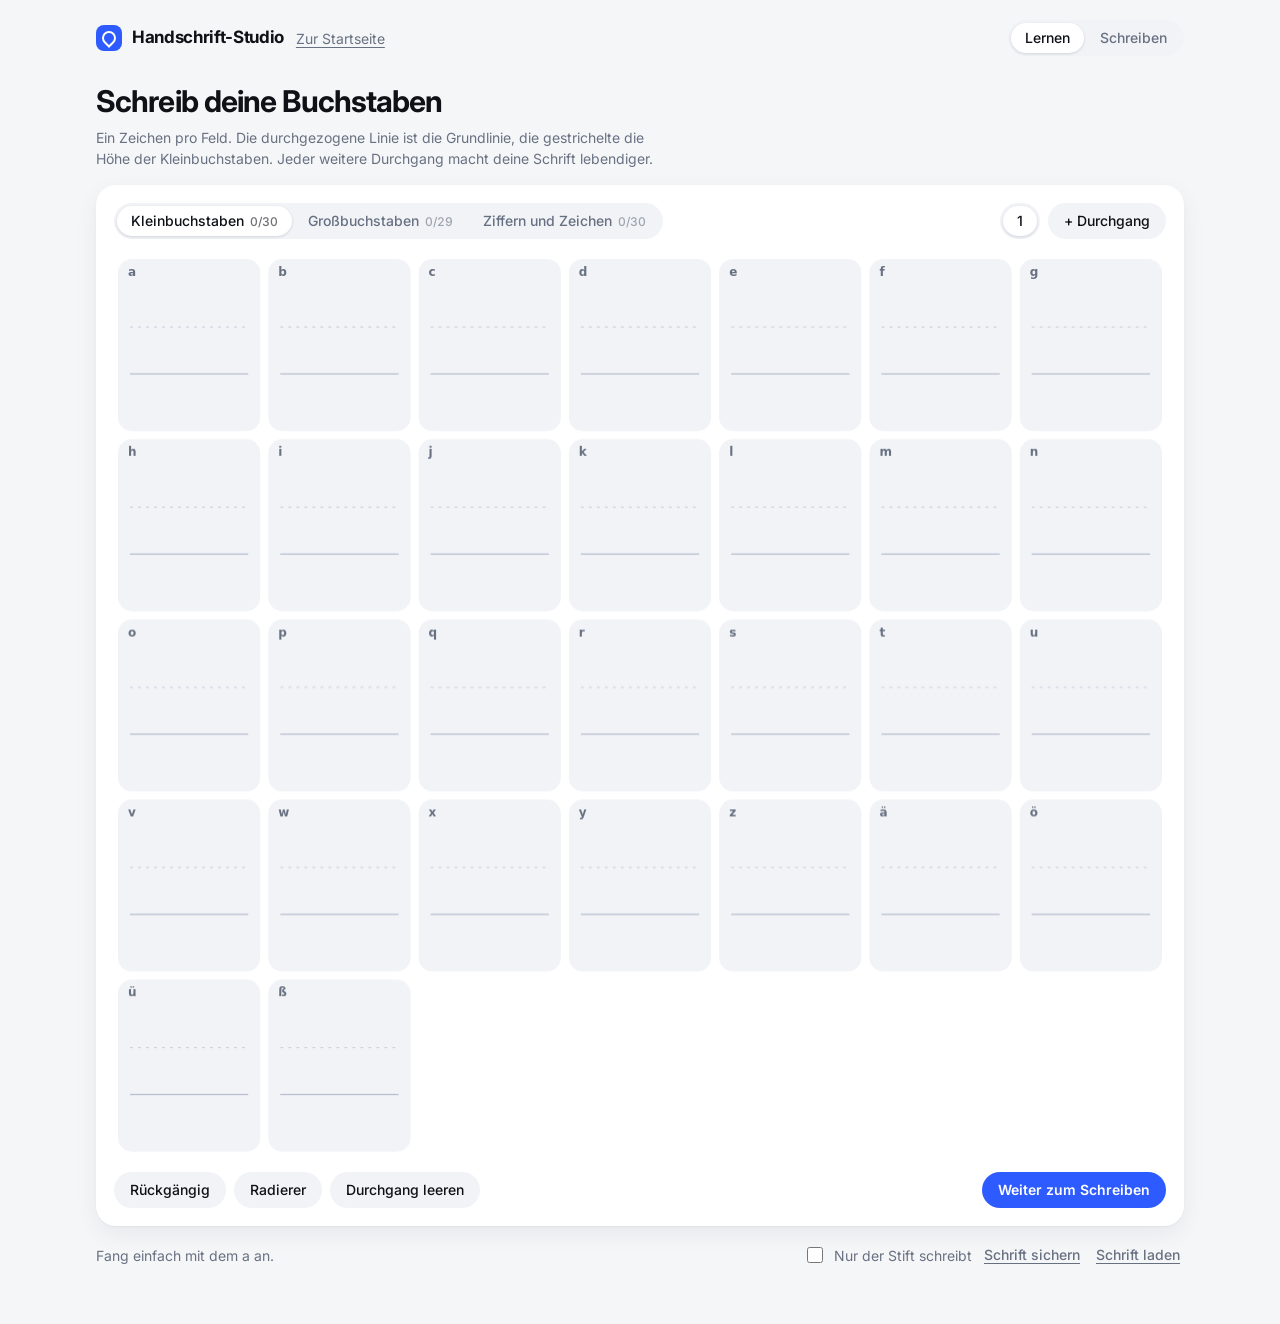
==== handschrift.html @ b7f31c93 "Handschrift-Studio: smoother strokes, repair old recordings, drag single letters Co-Authored-By: Cla" ====
<!DOCTYPE html>
<html lang="de">
<head>
<meta charset="UTF-8">
<meta name="viewport" content="width=device-width, initial-scale=1.0, viewport-fit=cover">
<title>Handschrift-Studio</title>
</head>
<body>
<link rel="stylesheet" href="https://fonts.googleapis.com/css2?family=Inter:wght@400;500;600;700&display=swap">
<style>
/* Layout: ruhige Kopfzeile mit Umschalter, darunter wenige große Karten. Eine Akzentfarbe, viel Luft. */
:root{
  --bg:#f5f6f8; --surface:#ffffff; --cell:#f1f3f7; --seg-on:#ffffff; --fg:#0e1116; --muted:#687182; --line:#e4e7ee; --line-strong:#aab2c5;
  --accent:#2d5bff; --accent-fg:#ffffff; --accent-soft:#e6ecff; --warn-bg:#fff4dc; --warn-fg:#7a4a00;
  --paper:#ffffff; --shadow:0 1px 2px rgba(16,24,40,.04),0 8px 24px rgba(16,24,40,.06);
  color-scheme:light;
  --font:"Inter",system-ui,-apple-system,"Segoe UI",sans-serif;
}
*{box-sizing:border-box}
body{margin:0;background:var(--bg);color:var(--fg);font:15px/1.5 var(--font);-webkit-font-smoothing:antialiased}
.wrap{max-width:1120px;margin:0 auto;padding-block:20px 56px;padding-left:max(16px,env(safe-area-inset-left,0px));padding-right:max(16px,env(safe-area-inset-right,0px));display:flex;flex-direction:column;gap:28px}
header{display:flex;flex-wrap:wrap;align-items:center;justify-content:space-between;gap:12px}
.brand{display:flex;align-items:center;gap:10px;font-weight:700;font-size:17px;letter-spacing:-.02em;margin:0}
.brand i{width:26px;height:26px;border-radius:8px;background:var(--accent);display:grid;place-items:center}
.brand i::after{content:"";width:10px;height:10px;border:2.5px solid var(--accent-fg);border-radius:50% 50% 50% 0;transform:rotate(-45deg)}
h2{font-weight:700;font-size:30px;line-height:1.15;letter-spacing:-.03em;margin:0;text-wrap:balance}
h3{font-weight:600;font-size:15px;margin:0;letter-spacing:-.01em}
.hint{color:var(--muted);font-size:14px;margin:0;max-width:62ch}
.stack{display:flex;flex-direction:column;gap:16px;min-width:0}
.intro{display:flex;flex-direction:column;gap:8px}
.card{background:var(--surface);border-radius:20px;box-shadow:var(--shadow);padding:18px;display:flex;flex-direction:column;gap:16px;min-width:0}
.bar{display:flex;flex-wrap:wrap;gap:8px;align-items:center}
.grow{flex:1}
.back{color:var(--muted);font-size:14px;text-decoration:underline;text-underline-offset:3px;margin-right:auto}
.back:hover{color:var(--fg)}
[hidden]{display:none!important}
button{font:500 14px/1 var(--font);color:var(--fg);background:var(--cell);border:0;border-radius:999px;padding:11px 16px;cursor:pointer;transition:background .15s,opacity .15s}
button:hover{background:var(--line)}
button:focus-visible,input:focus-visible,textarea:focus-visible,select:focus-visible,summary:focus-visible{outline:2px solid var(--accent);outline-offset:2px}
button:disabled{opacity:.4;cursor:not-allowed}
button.primary{background:var(--accent);color:var(--accent-fg);font-weight:600}
button.primary:hover{opacity:.9}
button.on{background:var(--accent-soft);color:var(--accent)}
button.link{background:none;padding:6px 4px;color:var(--muted);text-decoration:underline;text-underline-offset:3px}
button.link:hover{color:var(--fg);background:none}
.seg{display:inline-flex;flex-wrap:wrap;gap:2px;background:var(--cell);border-radius:999px;padding:3px}
.seg button{background:transparent;padding:8px 14px;color:var(--muted)}
.seg button[aria-pressed="true"]{background:var(--seg-on);color:var(--fg);box-shadow:0 1px 3px rgba(16,24,40,.14)}
.count{font-variant-numeric:tabular-nums;opacity:.6;margin-left:6px;font-size:12px}
#pad{display:block;width:100%;touch-action:none;cursor:crosshair}
@media (max-width:700px){.padwrap{margin-right:24px}h2{font-size:24px}}
.chk{display:flex;gap:8px;align-items:center;font-size:14px;color:var(--muted)}
.chk input{accent-color:var(--accent);width:16px;height:16px}
.grid2{display:grid;grid-template-columns:minmax(0,360px) minmax(0,1fr);gap:24px;align-items:start}
@media (max-width:860px){.grid2{grid-template-columns:minmax(0,1fr)}}
textarea{width:100%;min-height:200px;resize:vertical;font:15px/1.55 var(--font);color:var(--fg);background:var(--cell);border:0;border-radius:14px;padding:14px}
label.f{display:grid;grid-template-columns:1fr auto;gap:6px 8px;font-size:14px}
label.f input[type=range]{grid-column:1/-1;width:100%;accent-color:var(--accent)}
label.f output{font-variant-numeric:tabular-nums;color:var(--muted)}
details summary{cursor:pointer;font-size:14px;color:var(--muted);border-radius:6px}
details[open] summary{margin-bottom:14px}
details .stack{gap:14px}
select{font:500 14px var(--font);color:var(--fg);background:var(--cell);border:0;border-radius:999px;padding:9px 12px}
.inks{display:flex;gap:8px;align-items:center;flex-wrap:wrap}
.inks button{width:28px;height:28px;border-radius:50%;padding:0;border:3px solid var(--surface)}
.inks button[aria-pressed="true"]{box-shadow:0 0 0 2px var(--accent)}
.inks input{width:28px;height:28px;padding:0;border:0;border-radius:50%;background:none;cursor:pointer}
.pages{display:flex;flex-direction:column;gap:20px;min-width:0}
.pages canvas{display:block;width:100%;max-width:100%;background:var(--paper);border-radius:10px;box-shadow:var(--shadow)}
.pages.moving canvas{touch-action:none;cursor:grab}
.empty{background:var(--surface);border-radius:20px;box-shadow:var(--shadow);padding:40px 24px;color:var(--muted);text-align:center}
.warn{background:var(--warn-bg);color:var(--warn-fg);border-radius:12px;padding:10px 14px;font-size:14px;overflow-wrap:anywhere}
#toast{position:fixed;left:50%;bottom:calc(20px + env(safe-area-inset-bottom,0px));transform:translateX(-50%);background:var(--fg);color:var(--bg);padding:12px 18px;border-radius:999px;font-size:14px;max-width:calc(100% - 32px);z-index:20;box-shadow:var(--shadow)}
@media (prefers-reduced-motion:reduce){button{transition:none}}
</style>

<div class="wrap">
  <header>
    <h1 class="brand"><i></i>Handschrift-Studio</h1>
    <a class="back" href="index.html">Zur Startseite</a>
    <div class="seg" role="group" aria-label="Bereich">
      <button id="tab-learn" aria-pressed="true">Lernen</button>
      <button id="tab-write" aria-pressed="false">Schreiben</button>
    </div>
  </header>

  <section id="view-learn" class="stack">
    <div class="intro">
      <h2>Schreib deine Buchstaben</h2>
      <p class="hint">Ein Zeichen pro Feld. Die durchgezogene Linie ist die Grundlinie, die gestrichelte die Höhe der Kleinbuchstaben. Jeder weitere Durchgang macht deine Schrift lebendiger.</p>
    </div>
    <div class="card">
      <div class="bar">
        <div class="seg" id="groups" role="group" aria-label="Zeichengruppe"></div>
        <span class="grow"></span>
        <div class="seg" id="rounds" role="group" aria-label="Durchgang"></div>
        <button id="add-round">+ Durchgang</button>
      </div>
      <div class="padwrap"><canvas id="pad" aria-label="Schreibfeld für deine Buchstaben"></canvas></div>
      <div class="bar">
        <button id="undo">Rückgängig</button>
        <button id="erase">Radierer</button>
        <button id="clear-round">Durchgang löschen</button>
        <span class="grow"></span>
        <button class="primary" id="go-write">Weiter zum Schreiben</button>
      </div>
    </div>
    <div class="bar">
      <span id="learned" class="hint"></span>
      <span class="grow"></span>
      <label class="chk"><input type="checkbox" id="finger-scroll"> Nur der Stift schreibt</label>
      <button id="backup" class="link">Schrift sichern</button>
      <button id="restore" class="link">Schrift laden</button>
      <input type="file" id="restore-file" accept=".json,application/json" hidden>
    </div>
  </section>

  <section id="view-write" hidden>
    <div class="grid2">
      <div class="stack">
        <div class="card">
          <textarea id="text" spellcheck="false" placeholder="Dein Text" aria-label="Text, der in Handschrift umgewandelt wird"></textarea>
          <div class="bar">
            <div class="inks" id="inks"></div>
            <span class="grow"></span>
            <select id="s-paper" aria-label="Papier"><option value="lined">Liniert</option><option value="squared">Kariert</option><option value="dotted">Gepunktet</option><option value="blank">Blanko</option></select>
          </div>
          <label class="f">Schriftgröße <output id="o-size"></output><input type="range" id="s-size" data-k="size" min="9" max="30" step="0.5"></label>
          <label class="f">Zeilenabstand <output id="o-lh"></output><input type="range" id="s-lh" data-k="lh" min="14" max="48" step="0.5"></label>
          <details>
            <summary>Mehr Einstellungen</summary>
            <div class="stack">
              <label class="f">Stiftdicke <output id="o-pen"></output><input type="range" id="s-pen" data-k="pen" min="0.4" max="2.6" step="0.1"></label>
              <label class="f">Buchstabenabstand <output id="o-ls"></output><input type="range" id="s-ls" data-k="ls" min="-0.05" max="0.3" step="0.01"></label>
              <label class="f">Wortabstand <output id="o-ws"></output><input type="range" id="s-ws" data-k="ws" min="0.15" max="0.9" step="0.01"></label>
              <label class="f">Natürlichkeit <output id="o-nat"></output><input type="range" id="s-nat" data-k="nat" min="0" max="100" step="1"></label>
              <div class="bar"><button id="reroll">Neu würfeln</button><span class="hint">Mischt die Varianten neu.</span></div>
              <p class="hint">Eine Zeile, die mit „# “ beginnt, wird als Überschrift größer geschrieben.</p>
            </div>
          </details>
        </div>
        <div class="card">
          <h3>Nach GoodNotes</h3>
          <button class="primary" id="ex-png">Als verschiebbare Schrift (PNG)</button>
          <div class="bar">
            <button id="ex-pdf">Ganze Seiten (PDF)</button>
            <button id="ex-svg">Vektor (SVG)</button>
          </div>
          <label class="chk"><input type="checkbox" id="s-withpaper"> Papierlinien ins PDF übernehmen</label>
          <p class="hint">Das PNG enthält nur die Schrift ohne Hintergrund. In GoodNotes kannst du es frei verschieben und skalieren.</p>
        </div>
      </div>
      <div class="stack">
        <div class="bar">
          <button id="move-toggle">Buchstaben verschieben</button>
          <span class="hint" id="move-hint" hidden>Zieh einzelne Buchstaben an die gewünschte Stelle.</span>
          <span class="grow"></span>
          <button id="move-reset" class="link" hidden>Verschiebungen zurücksetzen</button>
        </div>
        <div class="warn" id="missing" hidden></div>
        <div class="empty" id="empty" hidden>Noch keine Schrift gelernt. Schreibe zuerst unter „Lernen“ deine Buchstaben, dann erscheint dein Text hier in deiner Handschrift.</div>
        <div class="pages" id="pages"></div>
        <span class="hint" id="stats"></span>
      </div>
    </div>
  </section>
</div>
<div id="toast" role="status" aria-live="polite" hidden></div>

<script>
(function(){
'use strict';
const $=s=>document.querySelector(s);
const GROUPS=[
  {name:'Kleinbuchstaben',chars:[...'abcdefghijklmnopqrstuvwxyzäöüß']},
  {name:'Großbuchstaben',chars:[...'ABCDEFGHIJKLMNOPQRSTUVWXYZÄÖÜ']},
  {name:'Ziffern und Zeichen',chars:[...'0123456789.,!?:;-()"\'/+=%&@€*#']}
];
const ALL=GROUPS.flatMap(g=>g.chars);
const ASC=.16,BASE=.66,XH=.40,DESC=.9;      // Hilfslinien als Anteil der Feldhöhe
const INKS=['#1f3fae','#0d2a6b','#1b1b1f','#b3261e','#1e6b3a'];
const DEFAULT_TEXT='# Meine Notizen\nDieser Text wurde getippt und erscheint in meiner eigenen Handschrift. Jedes Zeichen wechselt zwischen den Varianten, die ich geschrieben habe.\n\nEinkaufen: 2 Brote, 6 Eier, Milch und Kaffee!';

/* ---------- Speicher ---------- */
const store={
  get(k,d){try{const v=localStorage.getItem(k);return v==null?d:JSON.parse(v)}catch(e){return d}},
  set(k,v){try{localStorage.setItem(k,JSON.stringify(v))}catch(e){}}
};
let profile=store.get('hs.profile',null);
if(!validProfile(profile))profile={v:2,rounds:[{}]};
if(migrate(profile))store.set('hs.profile',profile);
let moves=store.get('hs.moves',{});if(!moves||typeof moves!=='object'||Array.isArray(moves))moves={};
let S=Object.assign({size:17,lh:28,pen:1,ls:.06,ws:.4,nat:50,ink:INKS[0],paper:'lined',withPaper:true,seed:7,fingerScroll:false,tab:'learn'},store.get('hs.settings',{}));
function validProfile(p){return p&&Array.isArray(p.rounds)&&p.rounds.length>0&&p.rounds.every(r=>r&&typeof r==='object'&&!Array.isArray(r)&&Object.values(r).every(st=>Array.isArray(st)&&st.every(a=>Array.isArray(a)&&a.every(n=>typeof n==='number'))))}
function smooth(pts,passes){
  for(let k=0;k<(passes||2);k++){const o=pts.map(p=>p.slice());
    for(let i=1;i<pts.length-1;i++){const a=pts[i-1],b=pts[i],c=pts[i+1],ux=b[0]-a[0],uy=b[1]-a[1],vx=c[0]-b[0],vy=c[1]-b[1];
      if((ux*vx+uy*vy)/((Math.hypot(ux,uy)*Math.hypot(vx,vy))||1)<-.2)continue; // echte Ecken bleiben spitz
      o[i]=[(a[0]+2*b[0]+c[0])/4,(a[1]+2*b[1]+c[1])/4]}
    pts=o}
  return pts;
}
/* Repariert ältere Aufnahmen: doppelte und zurückspringende Punkte entfernen, dann glätten. */
function repair(flat){
  const out=[];
  for(let i=0;i<flat.length;i+=2){const x=flat[i],y=flat[i+1];let dup=false;
    for(let k=out.length-1;k>=Math.max(0,out.length-4);k--)if(out[k][0]===x&&out[k][1]===y){dup=true;break}
    if(!dup)out.push([x,y])}
  const d=(a,b)=>Math.hypot(a[0]-b[0],a[1]-b[1]),res=out.length?[out[0]]:[];
  for(let i=1;i<out.length;i++){const a=res[res.length-1],b=out[i],c=out[i+1];
    if(c){const ab=d(a,b),bc=d(b,c),cs=((b[0]-a[0])*(c[0]-b[0])+(b[1]-a[1])*(c[1]-b[1]))/((ab*bc)||1);
      if(cs<-.5&&ab<.15&&bc<.15&&d(a,c)<ab)continue}
    res.push(b)}
  return smooth(res,2).flatMap(p=>[+p[0].toFixed(4),+p[1].toFixed(4)]);
}
function migrate(p){if(p.v>=2)return false;for(const r of p.rounds)for(const ch in r)r[ch]=r[ch].map(repair);p.v=2;return true}
let variantsCache=null;
function saveProfile(){variantsCache=null;store.set('hs.profile',profile);updateCounts();}
function saveSettings(){store.set('hs.settings',S)}

function toast(msg){const t=$('#toast');t.textContent=msg;t.hidden=false;clearTimeout(toast.t);toast.t=setTimeout(()=>t.hidden=true,3200)}

/* ---------- Glyphen ---------- */
const CLS={};
for(const c of 'acemnorsuvwxz')CLS[c]='xb';
for(const c of 'bdfhklß')CLS[c]='as';
for(const c of 'ABCDEFGHIJKLMNOPQRSTUVWXYZ0123456789')CLS[c]='cp';
for(const c of 'gpqy')CLS[c]='xd';
for(const c of 'tiäöüÄÖÜ!?%&@€#.:')CLS[c]='lb';
const med=a=>{if(!a.length)return null;const s=[...a].sort((x,y)=>x-y),m=s.length>>1;return s.length%2?s[m]:(s[m-1]+s[m])/2};
const B0=-1.3,BH=.1,NB=19;
/* Gleicht die Zeichen an: gleiche Grundlinie, gleiche Höhe je Buchstabenart, dazu Randprofile für gleichmäßige Abstände. */
function variants(){
  if(variantsCache)return variantsCache;
  const raw=[];
  for(const r of profile.rounds)for(const ch in r){
    const st=r[ch];if(!st||!st.length)continue;
    let x0=1e9,x1=-1e9,y0=1e9,y1=-1e9;
    for(const a of st)for(let i=0;i<a.length;i+=2){if(a[i]<x0)x0=a[i];if(a[i]>x1)x1=a[i];if(a[i+1]<y0)y0=a[i+1];if(a[i+1]>y1)y1=a[i+1]}
    raw.push({ch,st,x0,x1,y0,y1,c:CLS[ch]});
  }
  const of=(cs,f)=>med(raw.filter(g=>cs.includes(g.c)).map(f));
  const base=of(['xb','as','cp','lb'],g=>g.y1)??0;
  const xTop=of(['xb','xd'],g=>g.y0)??base-.52;
  const capTop=of(['as','cp'],g=>g.y0)??base-1;
  const hs={};for(const c of ['xb','as','cp','xd'])hs[c]=of([c],g=>g.y1-g.y0);
  const G=Math.min(1.8,Math.max(.6,1/Math.max(.2,base-capTop)));
  const V={};
  for(const g of raw){
    const h=g.y1-g.y0;let s=1,ay=base,ty=0;
    if(hs[g.c]&&h>.15){s=Math.min(1.4,Math.max(.7,hs[g.c]/h));s=1+.85*(s-1)}
    if(g.c==='xd'){ay=g.y0;ty=xTop-base}else if(g.c){ay=g.y1}
    const k=s*G,st=g.st.map(a=>a.map((n,i)=>i%2?(n-ay)*k+ty*G:(n-g.x0)*k));
    const L=new Array(NB).fill(null),Rt=new Array(NB).fill(null);
    const put=(x,y)=>{const b=Math.floor((y-B0)/BH);if(b<0||b>=NB)return;if(L[b]===null||x<L[b])L[b]=x;if(Rt[b]===null||x>Rt[b])Rt[b]=x};
    for(const a of st){put(a[0],a[1]);for(let i=2;i<a.length;i+=2){const dx=a[i]-a[i-2],dy=a[i+1]-a[i-1],n=Math.max(1,Math.ceil(Math.hypot(dx,dy)/.03));for(let t=1;t<=n;t++)put(a[i-2]+dx*t/n,a[i-1]+dy*t/n)}}
    (V[g.ch]=V[g.ch]||[]).push({w:Math.max((g.x1-g.x0)*k,.06),s:st,L,R:Rt});
  }
  return variantsCache=V;
}
function pairAdv(a,b,gap){
  let d=-Infinity;
  for(let i=0;i<NB;i++){if(a.R[i]===null)continue;for(let j=Math.max(0,i-1);j<=Math.min(NB-1,i+1);j++)if(b.L[j]!==null&&a.R[i]-b.L[j]>d)d=a.R[i]-b.L[j]}
  return d===-Infinity?a.w+gap:Math.min(a.w+gap,Math.max(d+gap,a.w*.6));
}

/* ---------- Lernen ---------- */
let curRound=profile.rounds.length-1,curGroup=0,erase=false,penSeen=false;
const undoStack=[];
const pad=$('#pad'),pctx=pad.getContext('2d');
let geo={cols:6,cw:100,ch:120,dpr:1};
function css(n){return getComputedStyle(document.documentElement).getPropertyValue(n).trim()}

function layoutPad(){
  const w=pad.parentElement.clientWidth;if(!w)return;
  const n=GROUPS[curGroup].chars.length;
  const cols=Math.max(3,Math.min(8,Math.floor(w/150)));
  const cw=w/cols,ch=cw*1.2,rows=Math.ceil(n/cols),dpr=window.devicePixelRatio||1;
  geo={cols,cw,ch,dpr,rows};
  pad.width=Math.round(w*dpr);pad.height=Math.round(rows*ch*dpr);pad.style.height=rows*ch+'px';
  drawPad();
}
function cellOrigin(i){return{x:(i%geo.cols)*geo.cw,y:Math.floor(i/geo.cols)*geo.ch}}
function tracePath(c,p){
  const n=p.length/2;c.moveTo(p[0],p[1]);
  if(n===1){c.lineTo(p[0]+.01,p[1]);return}
  for(let i=1;i<n-1;i++)c.quadraticCurveTo(p[2*i],p[2*i+1],(p[2*i]+p[2*i+2])/2,(p[2*i+1]+p[2*i+3])/2);
  c.lineTo(p[2*n-2],p[2*n-1]);
}
function drawPad(){
  const {cols,cw,ch,dpr,rows}=geo,chars=GROUPS[curGroup].chars,c=pctx;
  c.setTransform(dpr,0,0,dpr,0,0);c.clearRect(0,0,cols*cw,rows*ch);
  const line=css('--line-strong'),muted=css('--muted'),ink=css('--fg'),soft=css('--accent-soft'),cell=css('--cell'),g=4;
  const round=profile.rounds[curRound]||{};
  chars.forEach((chr,i)=>{
    const o=cellOrigin(i),filled=round[chr]&&round[chr].length;
    c.fillStyle=filled?soft:cell;c.beginPath();
    if(c.roundRect)c.roundRect(o.x+g,o.y+g,cw-2*g,ch-2*g,14);else c.rect(o.x+g,o.y+g,cw-2*g,ch-2*g);c.fill();
    c.strokeStyle=line;c.lineWidth=1;c.globalAlpha=.55;
    c.setLineDash([3,5]);c.beginPath();c.moveTo(o.x+g+12,o.y+XH*ch);c.lineTo(o.x+cw-g-12,o.y+XH*ch);c.stroke();c.setLineDash([]);
    c.globalAlpha=1;c.beginPath();c.moveTo(o.x+g+12,o.y+BASE*ch);c.lineTo(o.x+cw-g-12,o.y+BASE*ch);c.stroke();
    c.fillStyle=muted;c.font='600 12px Inter, system-ui, sans-serif';c.textBaseline='top';c.fillText(chr,o.x+g+10,o.y+g+8);
  });
  c.strokeStyle=ink;c.lineWidth=Math.max(2,cw/45);c.lineCap='round';c.lineJoin='round';
  const em=(BASE-ASC)*ch;
  chars.forEach((chr,i)=>{
    const st=round[chr];if(!st)return;const o=cellOrigin(i),by=o.y+BASE*ch;
    for(const a of st){c.beginPath();tracePath(c,a.map((n,k)=>k%2?by+n*em:o.x+n*em));c.stroke()}
  });
}
function rdp(pts,eps){
  if(pts.length<3)return pts;
  const keep=new Uint8Array(pts.length);keep[0]=keep[pts.length-1]=1;const stack=[[0,pts.length-1]];
  while(stack.length){const [a,b]=stack.pop();let md=0,mi=-1;const ax=pts[a][0],ay=pts[a][1],dx=pts[b][0]-ax,dy=pts[b][1]-ay,len=Math.hypot(dx,dy)||1;
    for(let i=a+1;i<b;i++){const d=Math.abs((pts[i][0]-ax)*dy-(pts[i][1]-ay)*dx)/len;if(d>md){md=d;mi=i}}
    if(md>eps){keep[mi]=1;stack.push([a,mi],[mi,b])}}
  return pts.filter((_,i)=>keep[i]);
}
let cur=null,scrollPtr=null;
function padPos(e){const r=pad.getBoundingClientRect();return[e.clientX-r.left,e.clientY-r.top]}
pad.addEventListener('pointerdown',e=>{
  if(e.pointerType==='pen'&&!penSeen){penSeen=true;if(!S.fingerScroll){S.fingerScroll=true;$('#finger-scroll').checked=true;saveSettings()}}
  if(e.pointerType==='touch'&&S.fingerScroll){scrollPtr={id:e.pointerId,y:e.clientY};return}
  if(cur)return;
  e.preventDefault();
  const [x,y]=padPos(e),col=Math.floor(x/geo.cw),row=Math.floor(y/geo.ch),i=row*geo.cols+col,chars=GROUPS[curGroup].chars;
  if(col<0||col>=geo.cols||i<0||i>=chars.length)return;
  const round=profile.rounds[curRound];
  if(erase){if(round[chars[i]]){delete round[chars[i]];saveProfile();drawPad()}return}
  try{pad.setPointerCapture(e.pointerId)}catch(_){}
  cur={id:e.pointerId,i,pts:[[x,y]],t:e.timeStamp};
});
pad.addEventListener('pointermove',e=>{
  if(scrollPtr&&e.pointerId===scrollPtr.id){window.scrollBy(0,scrollPtr.y-e.clientY);scrollPtr.y=e.clientY;return}
  if(!cur||e.pointerId!==cur.id)return;
  let evs=(e.getCoalescedEvents?e.getCoalescedEvents():[]).filter(ev=>ev.timeStamp>cur.t);
  if(!evs.length)evs=[e];
  const c=pctx;c.setTransform(geo.dpr,0,0,geo.dpr,0,0);c.strokeStyle=css('--fg');c.lineWidth=Math.max(2,geo.cw/45);c.lineCap='round';c.lineJoin='round';
  c.beginPath();let l=cur.pts[cur.pts.length-1];c.moveTo(l[0],l[1]);
  for(const ev of evs){const q=padPos(ev);if(Math.hypot(q[0]-l[0],q[1]-l[1])<.4)continue;cur.pts.push(q);c.lineTo(q[0],q[1]);l=q;if(ev.timeStamp>cur.t)cur.t=ev.timeStamp}
  c.stroke();
});
function endStroke(e){
  if(scrollPtr&&e.pointerId===scrollPtr.id){scrollPtr=null;return}
  if(!cur||e.pointerId!==cur.id)return;
  const o=cellOrigin(cur.i),em=(BASE-ASC)*geo.ch,by=o.y+BASE*geo.ch,chr=GROUPS[curGroup].chars[cur.i];
  const pts=rdp(smooth(cur.pts,2),.15),flat=[];
  for(const p of pts)flat.push(+((p[0]-o.x)/em).toFixed(4),+((p[1]-by)/em).toFixed(4));
  const round=profile.rounds[curRound];(round[chr]=round[chr]||[]).push(flat);
  undoStack.push({r:curRound,ch:chr});cur=null;saveProfile();drawPad();
}
pad.addEventListener('pointerup',endStroke);pad.addEventListener('pointercancel',endStroke);

function renderTabs(){
  const rb=$('#rounds');rb.textContent='';
  profile.rounds.forEach((r,i)=>{const b=document.createElement('button');b.textContent=i+1;b.setAttribute('aria-label','Durchgang '+(i+1));b.setAttribute('aria-pressed',i===curRound);b.onclick=()=>{curRound=i;renderTabs();drawPad()};rb.appendChild(b)});
  const gb=$('#groups');gb.textContent='';
  GROUPS.forEach((g,i)=>{const b=document.createElement('button');const done=g.chars.filter(c=>(profile.rounds[curRound][c]||[]).length).length;
    b.textContent=g.name;const s=document.createElement('span');s.className='count';s.textContent=done+'/'+g.chars.length;b.appendChild(s);
    b.setAttribute('aria-pressed',i===curGroup);b.onclick=()=>{curGroup=i;renderTabs();layoutPad()};gb.appendChild(b)});
  $('#clear-round').textContent=profile.rounds.length>1?'Durchgang löschen':'Durchgang leeren';
}
function updateCounts(){
  const V=variants(),have=ALL.filter(c=>V[c]).length,mx=ALL.reduce((m,c)=>Math.max(m,V[c]?V[c].length:0),0);
  $('#learned').textContent=have?`${have} von ${ALL.length} Zeichen gelernt, bis zu ${mx} ${mx===1?'Variante':'Varianten'}`:'Fang einfach mit dem a an.';
  renderTabs();
}
$('#add-round').onclick=()=>{profile.rounds.push({});curRound=profile.rounds.length-1;saveProfile();drawPad();toast('Neuer Durchgang: Schreibe die Zeichen noch einmal.')};
$('#undo').onclick=()=>{const u=undoStack.pop();if(!u){toast('Nichts zum Zurücknehmen.');return}const r=profile.rounds[u.r];if(r&&r[u.ch]){r[u.ch].pop();if(!r[u.ch].length)delete r[u.ch]}saveProfile();drawPad()};
$('#erase').onclick=()=>{erase=!erase;$('#erase').classList.toggle('on',erase);$('#erase').textContent=erase?'Feld antippen zum Löschen':'Radierer'};
let armed=0;
$('#clear-round').onclick=()=>{
  const b=$('#clear-round');
  if(Date.now()-armed>3500){armed=Date.now();b.textContent='Wirklich? Noch einmal tippen';b.classList.add('on');setTimeout(()=>{if(armed&&Date.now()-armed>=3400){armed=0;b.classList.remove('on');renderTabs()}},3500);return}
  armed=0;b.classList.remove('on');undoStack.length=0;
  if(profile.rounds.length>1){profile.rounds.splice(curRound,1);curRound=Math.min(curRound,profile.rounds.length-1)}else profile.rounds[0]={};
  saveProfile();drawPad();
};
$('#finger-scroll').checked=S.fingerScroll;
$('#finger-scroll').onchange=e=>{S.fingerScroll=e.target.checked;saveSettings()};

/* ---------- Satz ---------- */
const PW=595.28,PH=841.89,ML=56,MR=40,MT=56,MB=50;
const MAP={'„':'"','“':'"','”':'"','‚':"'",'‘':"'",'’':"'",'–':'-','—':'-','…':'...','\t':'    ',' ':' '};
function rng(seed){let a=seed>>>0;return()=>{a|=0;a=a+0x6D2B79F5|0;let t=Math.imul(a^a>>>15,1|a);t=t+Math.imul(t^t>>>7,61|t)^t;return((t^t>>>14)>>>0)/4294967296}}
function compose(text){
  const V=variants(),R=rng(S.seed*7919+13),nat=S.nat/100,missing=new Set(),pages=[[]],glyphs=[];
  let page=pages[0],base=MT+S.lh,x=ML,slope=0,walk=0,chars=0;const last={};
  const newLine=()=>{base+=S.lh;x=ML;slope=(R()-.5)*.004*nat;if(base>PH-MB){page=[];pages.push(page);base=MT+S.lh}};
  slope=(R()-.5)*.004*nat;
  const lines=[...text].map(c=>MAP[c]!==undefined?MAP[c]:c).join('').split('\n');
  for(let raw of lines){
    let scale=1;if(raw.startsWith('# ')){scale=1.4;raw=raw.slice(2)}
    const E=S.size*scale,maxX=PW-MR,gap=S.ls+.05;
    for(const word of raw.split(' ')){
      const gl=[];let ww=0;
      for(const c of word){
        const vs=V[c];
        if(!vs){missing.add(c);gl.push({adv:.5});ww+=.5*E;continue}
        let k=Math.floor(R()*vs.length);if(vs.length>1&&k===last[c])k=(k+1)%vs.length;last[c]=k;
        gl.push({g:vs[k],c});
      }
      gl.forEach((it,k)=>{if(!it.g)return;const nx=gl[k+1];it.adv=(nx&&nx.g?pairAdv(it.g,nx.g,gap):it.g.w+gap)+(R()-.5)*.025*nat;ww+=it.adv*E});
      if(x>ML&&x+ww>maxX)newLine();
      for(const it of gl){
        if(x>ML&&x+it.adv*E>maxX)newLine();
        if(it.g){
          const rot=(R()-.5)*.05*nat,sc=1+(R()-.5)*.05*nat,cs=Math.cos(rot),sn=Math.sin(rot),cx=it.g.w/2;
          walk=walk*.85+(R()-.5)*.018*nat;
          const by=base+walk*E+slope*(x-ML),w=S.pen*(scale>1?1.25:1)*(1+(R()-.5)*.1*nat);
          const m=moves[chars],on=m&&m.c===it.c,ox=on?m.x:0,oy=on?m.y:0;let bx0=1e9,by0=1e9,bx1=-1e9,by1=-1e9;
          for(const a of it.g.s){const p=new Array(a.length);
            for(let i=0;i<a.length;i+=2){const dx=a[i]-cx,dy=a[i+1],X=ox+x+(cx+dx*cs-dy*sn)*E*sc,Y=oy+by+(dx*sn+dy*cs)*E*sc;p[i]=X;p[i+1]=Y;if(X<bx0)bx0=X;if(X>bx1)bx1=X;if(Y<by0)by0=Y;if(Y>by1)by1=Y}
            page.push({p,w});}
          glyphs.push({pg:pages.length-1,i:chars,c:it.c,x0:bx0,y0:by0,x1:bx1,y1:by1});
          chars++;
        }
        x+=it.adv*E;
      }
      x+=S.ws*E*(1+(R()-.5)*.2*nat);
    }
    newLine();
    if(pages.length>40)break;
  }
  while(pages.length>1&&!pages[pages.length-1].length)pages.pop();
  return{pages,missing,chars,glyphs};
}
function paperLines(){
  const L=[],D=[];if(S.paper==='blank')return{L,D};
  if(S.paper==='lined'){for(let y=MT+S.lh;y<PH-20;y+=S.lh)L.push([0,y,PW,y])}
  else{const g=S.lh/2,y0=(MT%g),x0=(ML%g);
    if(S.paper==='squared'){for(let y=y0;y<PH;y+=g)L.push([0,y,PW,y]);for(let x=x0;x<PW;x+=g)L.push([x,0,x,PH])}
    else for(let y=y0;y<PH;y+=g)for(let x=x0;x<PW;x+=g)D.push([x,y]);}
  return{L,D};
}
function paintPage(c,strokes,withPaper){
  if(withPaper){const {L,D}=paperLines();c.strokeStyle='#c3cbe0';c.lineWidth=.5;c.lineCap='butt';c.beginPath();
    for(const l of L){c.moveTo(l[0],l[1]);c.lineTo(l[2],l[3])}c.stroke();
    c.fillStyle='#aab4cc';for(const d of D){c.beginPath();c.arc(d[0],d[1],.7,0,6.3);c.fill()}}
  c.strokeStyle=S.ink;c.lineCap='round';c.lineJoin='round';
  for(const s of strokes){c.lineWidth=s.w;c.beginPath();tracePath(c,s.p);c.stroke()}
}
let composed={pages:[[]],missing:new Set(),chars:0,glyphs:[]},rt=0;
function scheduleRender(){clearTimeout(rt);rt=setTimeout(renderPreview,120)}
function renderPreview(){
  if($('#view-write').hidden)return;
  const has=Object.keys(variants()).length>0;
  $('#empty').hidden=has;
  composed=compose($('#text').value);
  const host=$('#pages'),w=host.clientWidth||600,k=w/PW*Math.min(2,window.devicePixelRatio||1);
  while(host.children.length>composed.pages.length)host.lastChild.remove();
  composed.pages.forEach((pg,i)=>{
    let cv=host.children[i];if(!cv){cv=document.createElement('canvas');cv.setAttribute('aria-label','Seite '+(i+1));host.appendChild(cv);wireCanvas(cv,i)}
    cv.width=Math.round(PW*k);cv.height=Math.round(PH*k);
    const c=cv.getContext('2d');c.setTransform(k,0,0,k,0,0);c.fillStyle='#fff';c.fillRect(0,0,PW,PH);paintPage(c,pg,true);
    if(drag){const g=composed.glyphs.find(q=>q.i===drag.i);if(g&&g.pg===i){c.strokeStyle='#2d5bff';c.lineWidth=.8;c.setLineDash([3,3]);c.strokeRect(g.x0-3,g.y0-3,g.x1-g.x0+6,g.y1-g.y0+6);c.setLineDash([])}}
  });
  $('#stats').textContent=has?`${composed.pages.length} ${composed.pages.length===1?'Seite':'Seiten'} A4, ${composed.chars} Zeichen`:'';
  const m=[...composed.missing].filter(c=>c.trim());
  $('#missing').hidden=!has||!m.length;
  if(m.length)$('#missing').textContent='Diese Zeichen hast du noch nicht geschrieben, sie bleiben leer: '+m.join(' ');
}


/* ---------- Einzelne Buchstaben verschieben ---------- */
let moveMode=false,drag=null,raf=0;
function ptOf(cv,e){const r=cv.getBoundingClientRect();return[(e.clientX-r.left)/r.width*PW,(e.clientY-r.top)/r.height*PH]}
function hit(pg,x,y){let best=null,bd=1e9;
  for(const g of composed.glyphs){if(g.pg!==pg||x<g.x0-4||x>g.x1+4||y<g.y0-4||y>g.y1+4)continue;
    const d=Math.hypot(x-(g.x0+g.x1)/2,y-(g.y0+g.y1)/2);if(d<bd){bd=d;best=g}}
  return best}
function updateMoveUi(){
  $('#move-toggle').classList.toggle('on',moveMode);$('#pages').classList.toggle('moving',moveMode);
  $('#move-toggle').textContent=moveMode?'Fertig':'Buchstaben verschieben';
  $('#move-hint').hidden=!moveMode;$('#move-reset').hidden=!Object.keys(moves).length;
}
function wireCanvas(cv,pg){
  cv.addEventListener('pointerdown',e=>{
    if(!moveMode||drag)return;const [x,y]=ptOf(cv,e),g=hit(pg,x,y);if(!g)return;
    e.preventDefault();try{cv.setPointerCapture(e.pointerId)}catch(_){}
    const m=moves[g.i]&&moves[g.i].c===g.c?moves[g.i]:{x:0,y:0};drag={id:e.pointerId,i:g.i,c:g.c,sx:x,sy:y,ox:m.x,oy:m.y};renderPreview()});
  cv.addEventListener('pointermove',e=>{
    if(!drag||e.pointerId!==drag.id)return;const [x,y]=ptOf(cv,e);
    moves[drag.i]={c:drag.c,x:+(drag.ox+x-drag.sx).toFixed(2),y:+(drag.oy+y-drag.sy).toFixed(2)};
    if(!raf)raf=requestAnimationFrame(()=>{raf=0;renderPreview()})});
  const end=e=>{if(!drag||e.pointerId!==drag.id)return;drag=null;store.set('hs.moves',moves);renderPreview();updateMoveUi()};
  cv.addEventListener('pointerup',end);cv.addEventListener('pointercancel',end);
}
$('#move-toggle').onclick=()=>{moveMode=!moveMode;updateMoveUi()};
$('#move-reset').onclick=()=>{moves={};store.set('hs.moves',moves);updateMoveUi();renderPreview()};
updateMoveUi();

/* ---------- Einstellungen ---------- */
const fmt={size:v=>v+' pt',lh:v=>(v/2.8346).toFixed(1)+' mm',pen:v=>(+v).toFixed(1)+' pt',ls:v=>(+v).toFixed(2),ws:v=>(+v).toFixed(2),nat:v=>v+' %'};
document.querySelectorAll('input[data-k]').forEach(el=>{
  const k=el.dataset.k,o=$('#o-'+k);el.value=S[k];o.textContent=fmt[k](S[k]);
  el.addEventListener('input',()=>{S[k]=+el.value;o.textContent=fmt[k](S[k]);saveSettings();scheduleRender()});
});
function renderInks(){
  const h=$('#inks');h.textContent='';
  INKS.forEach(col=>{const b=document.createElement('button');b.style.background=col;b.setAttribute('aria-label','Tinte '+col);b.setAttribute('aria-pressed',S.ink===col);b.onclick=()=>{S.ink=col;saveSettings();renderInks();scheduleRender()};h.appendChild(b)});
  const ci=document.createElement('input');ci.type='color';ci.id='ink-custom';ci.value=S.ink;ci.setAttribute('aria-label','Eigene Tintenfarbe');ci.oninput=()=>{S.ink=ci.value;saveSettings();scheduleRender()};h.appendChild(ci);
}
renderInks();
$('#s-paper').value=S.paper;$('#s-paper').onchange=e=>{S.paper=e.target.value;saveSettings();scheduleRender()};
$('#s-withpaper').checked=S.withPaper;$('#s-withpaper').onchange=e=>{S.withPaper=e.target.checked;saveSettings()};
$('#reroll').onclick=()=>{S.seed=(S.seed%9973)+1;saveSettings();renderPreview()};
const ta=$('#text');ta.value=store.get('hs.text',DEFAULT_TEXT);
ta.addEventListener('input',()=>{store.set('hs.text',ta.value);scheduleRender()});

/* ---------- Export ---------- */
const MIME={png:'image/png',pdf:'application/pdf',svg:'image/svg+xml',zip:'application/zip',json:'application/json'};
async function save(filename,data){
  const ext=filename.split('.').pop(),blob=new Blob([data],{type:MIME[ext]||'application/octet-stream'});
  // Auf iPad und Handy das Teilen-Menü nutzen, damit die Datei direkt an GoodNotes gehen kann
  if(ext!=='json'&&navigator.canShare&&matchMedia('(pointer: coarse)').matches){
    try{const file=new File([blob],filename,{type:blob.type});
      if(navigator.canShare({files:[file]})){await navigator.share({files:[file]});return}}
    catch(e){if(e&&e.name==='AbortError')return}
  }
  const a=document.createElement('a'),url=URL.createObjectURL(blob);
  a.href=url;a.download=filename;document.body.appendChild(a);a.click();a.remove();
  setTimeout(()=>URL.revokeObjectURL(url),30000);toast('Gespeichert: '+filename);
}
function ready(){composed=compose(ta.value);if(!composed.chars){toast('Es gibt noch nichts zu exportieren. Lerne zuerst deine Schrift und gib Text ein.');return false}return true}
function bbox(strokes){let a=Infinity,b=Infinity,c=-Infinity,d=-Infinity;for(const s of strokes)for(let i=0;i<s.p.length;i+=2){const x=s.p[i],y=s.p[i+1];if(x<a)a=x;if(x>c)c=x;if(y<b)b=y;if(y>d)d=y}const m=6;return{x:a-m,y:b-m,w:c-a+2*m,h:d-b+2*m}}
const f2=n=>(Math.round(n*100)/100).toString();
const enc=new TextEncoder();

const CRC=(()=>{const t=new Uint32Array(256);for(let n=0;n<256;n++){let c=n;for(let k=0;k<8;k++)c=c&1?0xEDB88320^(c>>>1):c>>>1;t[n]=c>>>0}return t})();
function crc32(u){let c=0xFFFFFFFF;for(let i=0;i<u.length;i++)c=CRC[(c^u[i])&255]^(c>>>8);return(c^0xFFFFFFFF)>>>0}
function zip(files){
  const parts=[],cen=[];let off=0;
  for(const f of files){const name=enc.encode(f.name),crc=crc32(f.data),h=new DataView(new ArrayBuffer(30));
    h.setUint32(0,0x04034b50,true);h.setUint16(4,20,true);h.setUint16(6,0x800,true);h.setUint32(14,crc,true);h.setUint32(18,f.data.length,true);h.setUint32(22,f.data.length,true);h.setUint16(26,name.length,true);
    parts.push(new Uint8Array(h.buffer),name,f.data);
    const c=new DataView(new ArrayBuffer(46));c.setUint32(0,0x02014b50,true);c.setUint16(4,20,true);c.setUint16(6,20,true);c.setUint16(8,0x800,true);c.setUint32(16,crc,true);c.setUint32(20,f.data.length,true);c.setUint32(24,f.data.length,true);c.setUint16(28,name.length,true);c.setUint32(42,off,true);
    cen.push(new Uint8Array(c.buffer),name);off+=30+name.length+f.data.length}
  const cs=cen.reduce((n,a)=>n+a.length,0),e=new DataView(new ArrayBuffer(22));
  e.setUint32(0,0x06054b50,true);e.setUint16(8,files.length,true);e.setUint16(10,files.length,true);e.setUint32(12,cs,true);e.setUint32(16,off,true);
  return new Blob([...parts,...cen,new Uint8Array(e.buffer)]);
}
async function saveSet(files,ext){
  if(files.length===1)return save('handschrift.'+ext,files[0].data);
  return save('handschrift-'+ext+'.zip',zip(files));
}
$('#ex-png').onclick=async()=>{
  if(!ready())return;const files=[];
  for(let i=0;i<composed.pages.length;i++){const pg=composed.pages[i];if(!pg.length)continue;
    const b=bbox(pg),k=3,cv=document.createElement('canvas');cv.width=Math.ceil(b.w*k);cv.height=Math.ceil(b.h*k);
    const c=cv.getContext('2d');c.setTransform(k,0,0,k,-b.x*k,-b.y*k);paintPage(c,pg,false);
    const blob=await new Promise(r=>cv.toBlob(r,'image/png'));
    files.push({name:`handschrift-seite-${i+1}.png`,data:new Uint8Array(await blob.arrayBuffer())});}
  saveSet(files,'png');
};
function svgOf(pg){
  const b=bbox(pg),out=[];
  for(const s of pg){let d='';const sink={moveTo:(x,y)=>d+=`M${f2(x-b.x)} ${f2(y-b.y)}`,lineTo:(x,y)=>d+=`L${f2(x-b.x)} ${f2(y-b.y)}`,quadraticCurveTo:(a,c,x,y)=>d+=`Q${f2(a-b.x)} ${f2(c-b.y)} ${f2(x-b.x)} ${f2(y-b.y)}`};
    tracePath(sink,s.p);out.push(`<path d="${d}" stroke-width="${f2(s.w)}"/>`)}
  return `<svg xmlns="http://www.w3.org/2000/svg" xmlns:gn="http://www.goodnotes.com/gn-svg" width="${f2(b.w)}" height="${f2(b.h)}" viewBox="0 0 ${f2(b.w)} ${f2(b.h)}"><g fill="none" stroke="${S.ink}" stroke-linecap="round" stroke-linejoin="round">${out.join('')}</g></svg>`;
}
$('#ex-svg').onclick=()=>{
  if(!ready())return;
  const files=composed.pages.map((pg,i)=>pg.length?{name:`handschrift-seite-${i+1}.svg`,data:enc.encode(svgOf(pg))}:null).filter(Boolean);
  saveSet(files,'svg');
};
async function deflate(u){
  if(!('CompressionStream' in window))return null;
  try{return new Uint8Array(await new Response(new Blob([u]).stream().pipeThrough(new CompressionStream('deflate'))).arrayBuffer())}catch(e){return null}
}
function pdfStream(pg){
  const o=[],Y=y=>f2(PH-y);
  if(S.withPaper){const {L,D}=paperLines();o.push('0.765 0.796 0.878 RG 0.5 w 0 J');for(const l of L)o.push(`${f2(l[0])} ${Y(l[1])} m ${f2(l[2])} ${Y(l[3])} l S`);
    if(D.length){o.push('0.667 0.706 0.8 RG 1.4 w 1 J');for(const d of D)o.push(`${f2(d[0])} ${Y(d[1])} m ${f2(d[0]+.01)} ${Y(d[1])} l S`)}}
  const h=S.ink.replace('#',''),rgb=[0,2,4].map(i=>f2(parseInt(h.substr(i,2),16)/255)).join(' ');
  o.push(rgb+' RG 1 J 1 j');
  for(const s of pg){let cx=0,cy=0,d=f2(s.w)+' w ';
    const sink={moveTo:(x,y)=>{d+=`${f2(x)} ${Y(y)} m `;cx=x;cy=y},lineTo:(x,y)=>{d+=`${f2(x)} ${Y(y)} l `;cx=x;cy=y},
      quadraticCurveTo:(a,b,x,y)=>{d+=`${f2(cx+2/3*(a-cx))} ${Y(cy+2/3*(b-cy))} ${f2(x+2/3*(a-x))} ${Y(y+2/3*(b-y))} ${f2(x)} ${Y(y)} c `;cx=x;cy=y}};
    tracePath(sink,s.p);o.push(d+'S')}
  return enc.encode(o.join('\n'));
}
$('#ex-pdf').onclick=async()=>{
  if(!ready())return;
  const n=composed.pages.length,objs=[];
  objs.push(enc.encode('<< /Type /Catalog /Pages 2 0 R >>'));
  objs.push(enc.encode(`<< /Type /Pages /Count ${n} /Kids [${composed.pages.map((_,i)=>(3+2*i)+' 0 R').join(' ')}] >>`));
  for(let i=0;i<n;i++){
    objs.push(enc.encode(`<< /Type /Page /Parent 2 0 R /MediaBox [0 0 ${PW} ${PH}] /Resources << >> /Contents ${4+2*i} 0 R >>`));
    const raw=pdfStream(composed.pages[i]),z=await deflate(raw),body=z||raw;
    const head=enc.encode(`<< /Length ${body.length}${z?' /Filter /FlateDecode':''} >>\nstream\n`),tail=enc.encode('\nendstream');
    const u=new Uint8Array(head.length+body.length+tail.length);u.set(head);u.set(body,head.length);u.set(tail,head.length+body.length);objs.push(u);
  }
  const chunks=[enc.encode('%PDF-1.4\n%âãÏÓ\n')],offs=[];let pos=chunks[0].length;
  objs.forEach((b,i)=>{offs.push(pos);const a=enc.encode(`${i+1} 0 obj\n`),z=enc.encode('\nendobj\n');chunks.push(a,b,z);pos+=a.length+b.length+z.length});
  let x=`xref\n0 ${objs.length+1}\n0000000000 65535 f \n`;for(const o of offs)x+=String(o).padStart(10,'0')+' 00000 n \n';
  x+=`trailer\n<< /Size ${objs.length+1} /Root 1 0 R >>\nstartxref\n${pos}\n%%EOF\n`;chunks.push(enc.encode(x));
  save('handschrift.pdf',new Blob(chunks));
};
$('#backup').onclick=()=>{if(!Object.keys(variants()).length){toast('Es gibt noch keine Schrift zum Sichern.');return}save('meine-handschrift.json',JSON.stringify(profile))};
$('#restore').onclick=()=>$('#restore-file').click();
$('#restore-file').onchange=e=>{
  const f=e.target.files[0];if(!f)return;const r=new FileReader();
  r.onload=()=>{let p=null;try{p=JSON.parse(r.result)}catch(_){}
    if(!validProfile(p)){toast('Diese Datei ist keine gesicherte Schrift aus dem Handschrift-Studio.');return}
    migrate(p);
    const empty=profile.rounds.every(x=>!Object.keys(x).length);
    profile.rounds=empty?p.rounds:profile.rounds.concat(p.rounds);curRound=profile.rounds.length-1;saveProfile();drawPad();
    toast(empty?'Schrift geladen.':'Schrift als weitere Durchgänge hinzugefügt.')};
  r.readAsText(f);e.target.value='';
};

/* ---------- Bereiche ---------- */
function showTab(t){
  S.tab=t;saveSettings();
  $('#view-learn').hidden=t!=='learn';$('#view-write').hidden=t!=='write';
  $('#tab-learn').setAttribute('aria-pressed',t==='learn');$('#tab-write').setAttribute('aria-pressed',t==='write');
  if(t==='learn')layoutPad();else renderPreview();
}
$('#tab-learn').onclick=()=>showTab('learn');$('#tab-write').onclick=()=>showTab('write');$('#go-write').onclick=()=>{showTab('write');window.scrollTo(0,0)};
let rz=0;window.addEventListener('resize',()=>{clearTimeout(rz);rz=setTimeout(()=>{if(S.tab==='learn')layoutPad();else renderPreview()},100)});
const redraw=()=>{if(S.tab==='learn')drawPad()};
try{matchMedia('(prefers-color-scheme: dark)').addEventListener('change',redraw)}catch(e){}
new MutationObserver(redraw).observe(document.documentElement,{attributes:true,attributeFilter:['data-theme']});
updateCounts();
showTab(S.tab==='write'&&Object.keys(variants()).length?'write':'learn');
})();
</script>
</body>
</html>
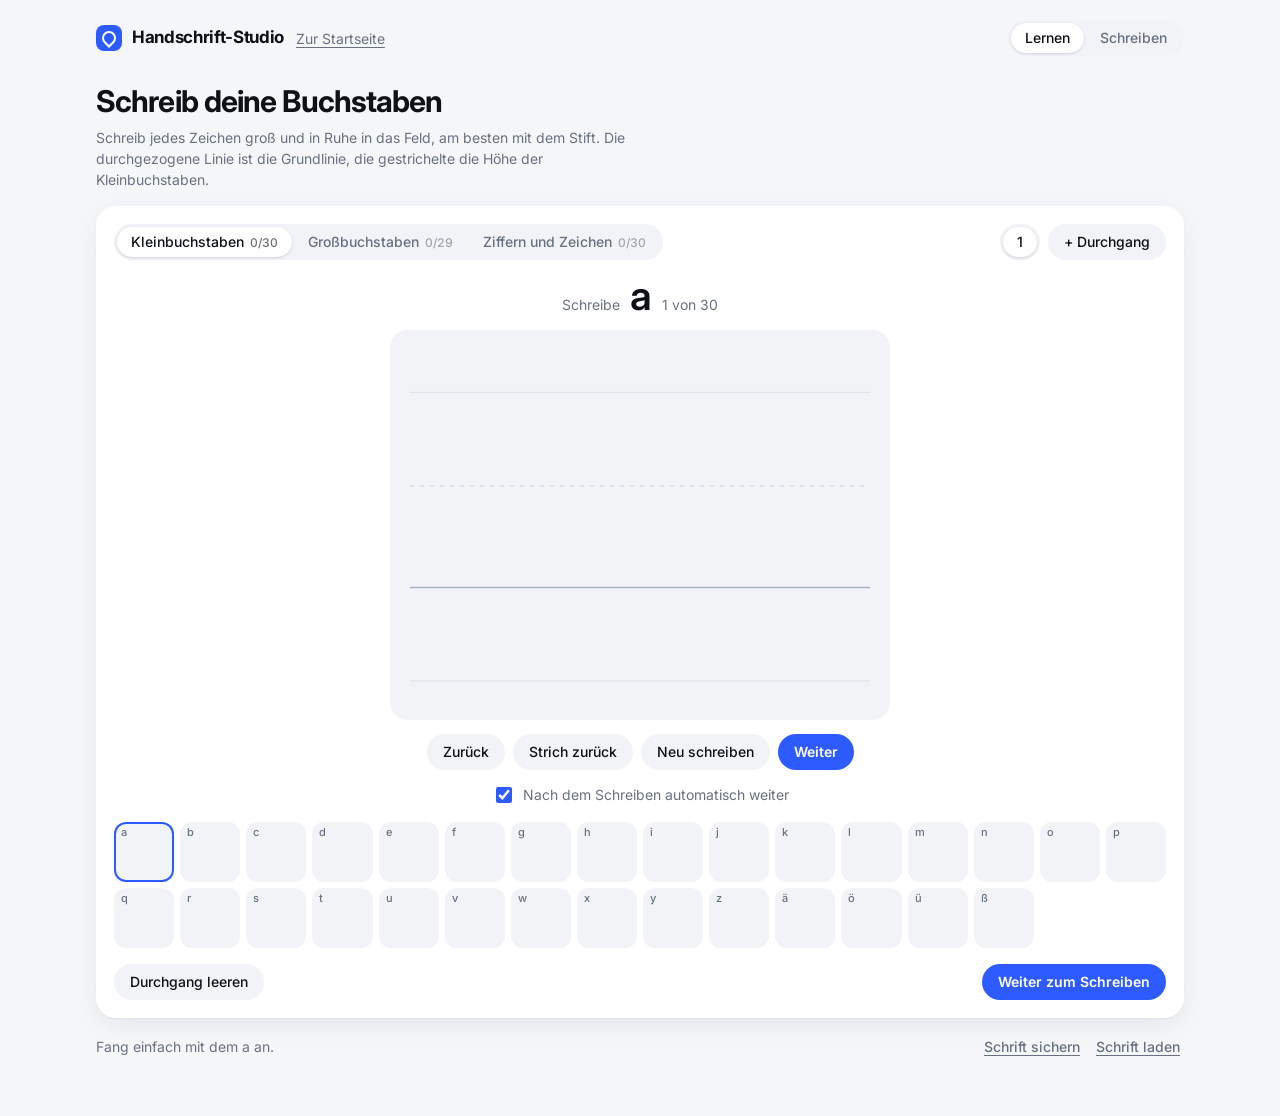
==== commit 6e7809df: "Handschrift-Studio: one large writing field per character, pen-like ink rendering Co-Authored-By: Cl" ====
--- a/handschrift.html
+++ b/handschrift.html
@@ -47,7 +47,16 @@
 .seg button{background:transparent;padding:8px 14px;color:var(--muted)}
 .seg button[aria-pressed="true"]{background:var(--seg-on);color:var(--fg);box-shadow:0 1px 3px rgba(16,24,40,.14)}
 .count{font-variant-numeric:tabular-nums;opacity:.6;margin-left:6px;font-size:12px}
-#pad{display:block;width:100%;touch-action:none;cursor:crosshair}
+.writer{display:flex;flex-direction:column;align-items:center;gap:14px}
+.target{display:flex;align-items:baseline;gap:10px}
+.target b{font-size:40px;line-height:1;font-weight:600}
+#pad{display:block;max-width:100%;touch-action:none;cursor:crosshair;background:var(--cell);border-radius:18px}
+.tiles{display:grid;grid-template-columns:repeat(auto-fill,minmax(58px,1fr));gap:6px}
+.tile{padding:0;border-radius:12px;background:var(--cell);position:relative;aspect-ratio:1;overflow:hidden}
+.tile canvas{width:100%;height:100%;display:block}
+.tile span{position:absolute;left:7px;top:5px;font-size:11px;color:var(--muted)}
+.tile.done{background:var(--accent-soft)}
+.tile.cur{box-shadow:inset 0 0 0 2px var(--accent)}
 @media (max-width:700px){.padwrap{margin-right:24px}h2{font-size:24px}}
 .chk{display:flex;gap:8px;align-items:center;font-size:14px;color:var(--muted)}
 .chk input{accent-color:var(--accent);width:16px;height:16px}
@@ -87,7 +96,7 @@
   <section id="view-learn" class="stack">
     <div class="intro">
       <h2>Schreib deine Buchstaben</h2>
-      <p class="hint">Ein Zeichen pro Feld. Die durchgezogene Linie ist die Grundlinie, die gestrichelte die Höhe der Kleinbuchstaben. Jeder weitere Durchgang macht deine Schrift lebendiger.</p>
+      <p class="hint">Schreib jedes Zeichen groß und in Ruhe in das Feld, am besten mit dem Stift. Die durchgezogene Linie ist die Grundlinie, die gestrichelte die Höhe der Kleinbuchstaben.</p>
     </div>
     <div class="card">
       <div class="bar">
@@ -96,10 +105,19 @@
         <div class="seg" id="rounds" role="group" aria-label="Durchgang"></div>
         <button id="add-round">+ Durchgang</button>
       </div>
-      <div class="padwrap"><canvas id="pad" aria-label="Schreibfeld für deine Buchstaben"></canvas></div>
+      <div class="writer">
+        <div class="target"><span class="hint">Schreibe</span><b id="cur-char">a</b><span class="hint" id="cur-info"></span></div>
+        <canvas id="pad" aria-label="Schreibfeld für das aktuelle Zeichen"></canvas>
+        <div class="bar">
+          <button id="prev">Zurück</button>
+          <button id="undo">Strich zurück</button>
+          <button id="redo">Neu schreiben</button>
+          <button id="next" class="primary">Weiter</button>
+        </div>
+        <label class="chk"><input type="checkbox" id="auto"> Nach dem Schreiben automatisch weiter</label>
+      </div>
+      <div class="tiles" id="tiles"></div>
       <div class="bar">
-        <button id="undo">Rückgängig</button>
-        <button id="erase">Radierer</button>
         <button id="clear-round">Durchgang löschen</button>
         <span class="grow"></span>
         <button class="primary" id="go-write">Weiter zum Schreiben</button>
@@ -108,7 +126,6 @@
     <div class="bar">
       <span id="learned" class="hint"></span>
       <span class="grow"></span>
-      <label class="chk"><input type="checkbox" id="finger-scroll"> Nur der Stift schreibt</label>
       <button id="backup" class="link">Schrift sichern</button>
       <button id="restore" class="link">Schrift laden</button>
       <input type="file" id="restore-file" accept=".json,application/json" hidden>
@@ -261,53 +278,15 @@
 function pairAdv(a,b,gap){
   let d=-Infinity;
   for(let i=0;i<NB;i++){if(a.R[i]===null)continue;for(let j=Math.max(0,i-1);j<=Math.min(NB-1,i+1);j++)if(b.L[j]!==null&&a.R[i]-b.L[j]>d)d=a.R[i]-b.L[j]}
-  return d===-Infinity?a.w+gap:Math.min(a.w+gap,Math.max(d+gap,a.w*.6));
+  return d===-Infinity?a.w+gap:Math.min(a.w+gap,Math.max(d+gap,a.w*.75));
 }
 
 /* ---------- Lernen ---------- */
-let curRound=profile.rounds.length-1,curGroup=0,erase=false,penSeen=false;
-const undoStack=[];
+let curRound=profile.rounds.length-1,curGroup=0,curIdx=0,penSeen=false,autoT=0;
 const pad=$('#pad'),pctx=pad.getContext('2d');
-let geo={cols:6,cw:100,ch:120,dpr:1};
+let geo={w:400,h:312,dpr:1};
 function css(n){return getComputedStyle(document.documentElement).getPropertyValue(n).trim()}
-
-function layoutPad(){
-  const w=pad.parentElement.clientWidth;if(!w)return;
-  const n=GROUPS[curGroup].chars.length;
-  const cols=Math.max(3,Math.min(8,Math.floor(w/150)));
-  const cw=w/cols,ch=cw*1.2,rows=Math.ceil(n/cols),dpr=window.devicePixelRatio||1;
-  geo={cols,cw,ch,dpr,rows};
-  pad.width=Math.round(w*dpr);pad.height=Math.round(rows*ch*dpr);pad.style.height=rows*ch+'px';
-  drawPad();
-}
-function cellOrigin(i){return{x:(i%geo.cols)*geo.cw,y:Math.floor(i/geo.cols)*geo.ch}}
-function tracePath(c,p){
-  const n=p.length/2;c.moveTo(p[0],p[1]);
-  if(n===1){c.lineTo(p[0]+.01,p[1]);return}
-  for(let i=1;i<n-1;i++)c.quadraticCurveTo(p[2*i],p[2*i+1],(p[2*i]+p[2*i+2])/2,(p[2*i+1]+p[2*i+3])/2);
-  c.lineTo(p[2*n-2],p[2*n-1]);
-}
-function drawPad(){
-  const {cols,cw,ch,dpr,rows}=geo,chars=GROUPS[curGroup].chars,c=pctx;
-  c.setTransform(dpr,0,0,dpr,0,0);c.clearRect(0,0,cols*cw,rows*ch);
-  const line=css('--line-strong'),muted=css('--muted'),ink=css('--fg'),soft=css('--accent-soft'),cell=css('--cell'),g=4;
-  const round=profile.rounds[curRound]||{};
-  chars.forEach((chr,i)=>{
-    const o=cellOrigin(i),filled=round[chr]&&round[chr].length;
-    c.fillStyle=filled?soft:cell;c.beginPath();
-    if(c.roundRect)c.roundRect(o.x+g,o.y+g,cw-2*g,ch-2*g,14);else c.rect(o.x+g,o.y+g,cw-2*g,ch-2*g);c.fill();
-    c.strokeStyle=line;c.lineWidth=1;c.globalAlpha=.55;
-    c.setLineDash([3,5]);c.beginPath();c.moveTo(o.x+g+12,o.y+XH*ch);c.lineTo(o.x+cw-g-12,o.y+XH*ch);c.stroke();c.setLineDash([]);
-    c.globalAlpha=1;c.beginPath();c.moveTo(o.x+g+12,o.y+BASE*ch);c.lineTo(o.x+cw-g-12,o.y+BASE*ch);c.stroke();
-    c.fillStyle=muted;c.font='600 12px Inter, system-ui, sans-serif';c.textBaseline='top';c.fillText(chr,o.x+g+10,o.y+g+8);
-  });
-  c.strokeStyle=ink;c.lineWidth=Math.max(2,cw/45);c.lineCap='round';c.lineJoin='round';
-  const em=(BASE-ASC)*ch;
-  chars.forEach((chr,i)=>{
-    const st=round[chr];if(!st)return;const o=cellOrigin(i),by=o.y+BASE*ch;
-    for(const a of st){c.beginPath();tracePath(c,a.map((n,k)=>k%2?by+n*em:o.x+n*em));c.stroke()}
-  });
-}
+const curChar=()=>GROUPS[curGroup].chars[curIdx];
 function rdp(pts,eps){
   if(pts.length<3)return pts;
   const keep=new Uint8Array(pts.length);keep[0]=keep[pts.length-1]=1;const stack=[[0,pts.length-1]];
@@ -316,48 +295,115 @@
     if(md>eps){keep[mi]=1;stack.push([a,mi],[mi,b])}}
   return pts.filter((_,i)=>keep[i]);
 }
-let cur=null,scrollPtr=null;
+/* Dichte, glatte Kurve durch die Stützpunkte eines Strichs */
+function spline(p,step){
+  const n=p.length/2;if(n<3)return p.slice();
+  const o=[p[0],p[1]];
+  for(let i=0;i<n-1;i++){
+    const a=Math.max(0,i-1),d=Math.min(n-1,i+2),x0=p[2*a],y0=p[2*a+1],x1=p[2*i],y1=p[2*i+1],x2=p[2*i+2],y2=p[2*i+3],x3=p[2*d],y3=p[2*d+1];
+    const m=Math.max(1,Math.ceil(Math.hypot(x2-x1,y2-y1)/step));
+    for(let k=1;k<=m;k++){const t=k/m,t2=t*t,t3=t2*t;
+      o.push(.5*(2*x1+(x2-x0)*t+(2*x0-5*x1+4*x2-x3)*t2+(3*x1-x0-3*x2+x3)*t3),.5*(2*y1+(y2-y0)*t+(2*y0-5*y1+4*y2-y3)*t2+(3*y1-y0-3*y2+y3)*t3))}
+  }
+  return o;
+}
+/* Tinte: Striche laufen wie bei einem Stift am Anfang und Ende dünner aus. Ergebnis: Linienzüge je Strichstärke. */
+function inkRuns(strokes,step){
+  const B=new Map(),add=(k,r)=>{if(!B.has(k))B.set(k,[]);B.get(k).push(r)};
+  for(const s of strokes){
+    const d=spline(s.p,step||.8),n=d.length/2;
+    if(n<2){add(Math.round(s.w*10)/10,[d[0],d[1],d[0]+.01,d[1]]);continue}
+    const len=[0];for(let i=1;i<n;i++)len.push(len[i-1]+Math.hypot(d[2*i]-d[2*i-2],d[2*i+1]-d[2*i-1]));
+    const T=len[n-1],tin=Math.min(T*.3,s.w*4),tout=Math.min(T*.35,s.w*6);let key=null,run=null;
+    for(let i=0;i<n-1;i++){
+      const m=(len[i]+len[i+1])/2;let f=1;
+      if(T>s.w*3){if(m<tin)f=.65+.35*m/tin;if(T-m<tout)f=Math.min(f,.5+.5*(T-m)/tout)}
+      const k=Math.max(.1,Math.round(s.w*f*10)/10);
+      if(k!==key){key=k;run=[d[2*i],d[2*i+1]];add(k,run)}
+      run.push(d[2*i+2],d[2*i+3]);
+    }
+  }
+  return B;
+}
+function drawInk(c,strokes,step){
+  c.lineCap='round';c.lineJoin='round';
+  for(const [w,runs] of inkRuns(strokes,step)){c.lineWidth=w;c.beginPath();for(const r of runs){c.moveTo(r[0],r[1]);for(let i=2;i<r.length;i+=2)c.lineTo(r[i],r[i+1])}c.stroke()}
+}
+function layoutPad(){
+  const pw=pad.parentElement.clientWidth;if(!pw)return;
+  const w=Math.min(pw,500),h=Math.round(w*.78),dpr=window.devicePixelRatio||1;
+  geo={w,h,dpr};pad.style.width=w+'px';pad.style.height=h+'px';pad.width=Math.round(w*dpr);pad.height=Math.round(h*dpr);
+  drawPad();
+}
+function drawPad(){
+  const {w,h,dpr}=geo,c=pctx,em=(BASE-ASC)*h;
+  c.setTransform(dpr,0,0,dpr,0,0);c.clearRect(0,0,w,h);
+  c.strokeStyle=css('--line-strong');c.lineWidth=1;c.globalAlpha=.5;
+  c.setLineDash([4,6]);c.beginPath();c.moveTo(20,XH*h);c.lineTo(w-20,XH*h);c.stroke();c.setLineDash([]);
+  c.beginPath();c.moveTo(20,ASC*h);c.lineTo(w-20,ASC*h);c.moveTo(20,DESC*h);c.lineTo(w-20,DESC*h);c.globalAlpha=.25;c.stroke();
+  c.globalAlpha=1;c.lineWidth=1.5;c.beginPath();c.moveTo(20,BASE*h);c.lineTo(w-20,BASE*h);c.stroke();
+  const st=(profile.rounds[curRound]||{})[curChar()];
+  if(st){c.strokeStyle=css('--fg');drawInk(c,st.map(a=>({w:w/75,p:a.map((n,k)=>k%2?BASE*h+n*em:n*em)})),1.5)}
+}
 function padPos(e){const r=pad.getBoundingClientRect();return[e.clientX-r.left,e.clientY-r.top]}
+let cur=null;
 pad.addEventListener('pointerdown',e=>{
-  if(e.pointerType==='pen'&&!penSeen){penSeen=true;if(!S.fingerScroll){S.fingerScroll=true;$('#finger-scroll').checked=true;saveSettings()}}
-  if(e.pointerType==='touch'&&S.fingerScroll){scrollPtr={id:e.pointerId,y:e.clientY};return}
+  if(e.pointerType==='pen')penSeen=true;
+  if(e.pointerType==='touch'&&penSeen)return;   // Handballen ignorieren, sobald ein Stift benutzt wird
   if(cur)return;
-  e.preventDefault();
-  const [x,y]=padPos(e),col=Math.floor(x/geo.cw),row=Math.floor(y/geo.ch),i=row*geo.cols+col,chars=GROUPS[curGroup].chars;
-  if(col<0||col>=geo.cols||i<0||i>=chars.length)return;
-  const round=profile.rounds[curRound];
-  if(erase){if(round[chars[i]]){delete round[chars[i]];saveProfile();drawPad()}return}
+  e.preventDefault();clearTimeout(autoT);
   try{pad.setPointerCapture(e.pointerId)}catch(_){}
-  cur={id:e.pointerId,i,pts:[[x,y]],t:e.timeStamp};
+  cur={id:e.pointerId,pts:[padPos(e)],t:e.timeStamp};
 });
 pad.addEventListener('pointermove',e=>{
-  if(scrollPtr&&e.pointerId===scrollPtr.id){window.scrollBy(0,scrollPtr.y-e.clientY);scrollPtr.y=e.clientY;return}
   if(!cur||e.pointerId!==cur.id)return;
   let evs=(e.getCoalescedEvents?e.getCoalescedEvents():[]).filter(ev=>ev.timeStamp>cur.t);
   if(!evs.length)evs=[e];
-  const c=pctx;c.setTransform(geo.dpr,0,0,geo.dpr,0,0);c.strokeStyle=css('--fg');c.lineWidth=Math.max(2,geo.cw/45);c.lineCap='round';c.lineJoin='round';
+  const c=pctx;c.setTransform(geo.dpr,0,0,geo.dpr,0,0);c.strokeStyle=css('--fg');c.lineWidth=geo.w/75;c.lineCap='round';c.lineJoin='round';
   c.beginPath();let l=cur.pts[cur.pts.length-1];c.moveTo(l[0],l[1]);
-  for(const ev of evs){const q=padPos(ev);if(Math.hypot(q[0]-l[0],q[1]-l[1])<.4)continue;cur.pts.push(q);c.lineTo(q[0],q[1]);l=q;if(ev.timeStamp>cur.t)cur.t=ev.timeStamp}
+  for(const ev of evs){const q=padPos(ev);if(Math.hypot(q[0]-l[0],q[1]-l[1])<.5)continue;cur.pts.push(q);c.lineTo(q[0],q[1]);l=q;if(ev.timeStamp>cur.t)cur.t=ev.timeStamp}
   c.stroke();
 });
 function endStroke(e){
-  if(scrollPtr&&e.pointerId===scrollPtr.id){scrollPtr=null;return}
   if(!cur||e.pointerId!==cur.id)return;
-  const o=cellOrigin(cur.i),em=(BASE-ASC)*geo.ch,by=o.y+BASE*geo.ch,chr=GROUPS[curGroup].chars[cur.i];
-  const pts=rdp(smooth(cur.pts,2),.15),flat=[];
-  for(const p of pts)flat.push(+((p[0]-o.x)/em).toFixed(4),+((p[1]-by)/em).toFixed(4));
+  const em=(BASE-ASC)*geo.h,by=BASE*geo.h,chr=curChar(),pts=rdp(smooth(cur.pts,1),.2),flat=[];
+  for(const p of pts)flat.push(+(p[0]/em).toFixed(4),+((p[1]-by)/em).toFixed(4));
   const round=profile.rounds[curRound];(round[chr]=round[chr]||[]).push(flat);
-  undoStack.push({r:curRound,ch:chr});cur=null;saveProfile();drawPad();
+  cur=null;saveProfile();drawPad();
+  if(S.auto){clearTimeout(autoT);autoT=setTimeout(()=>go(1),1100)}
 }
 pad.addEventListener('pointerup',endStroke);pad.addEventListener('pointercancel',endStroke);
 
+function go(step){
+  clearTimeout(autoT);if(cur)return;
+  let i=curIdx+step;
+  if(i<0){if(curGroup>0){curGroup--;i=GROUPS[curGroup].chars.length-1}else i=0}
+  else if(i>=GROUPS[curGroup].chars.length){
+    if(curGroup<GROUPS.length-1){curGroup++;i=0}
+    else{i=curIdx;toast('Alle Zeichen dieses Durchgangs sind geschrieben.')}}
+  curIdx=i;renderTabs();drawPad();
+}
+function drawTile(cv,st){
+  const dpr=window.devicePixelRatio||1,sz=58;cv.width=cv.height=Math.round(sz*dpr);
+  if(!st||!st.length)return;
+  const c=cv.getContext('2d');c.setTransform(dpr,0,0,dpr,0,0);
+  let x0=1e9,x1=-1e9;for(const a of st)for(let i=0;i<a.length;i+=2){if(a[i]<x0)x0=a[i];if(a[i]>x1)x1=a[i]}
+  const em=sz*.42,ox=(sz-(x1-x0)*em)/2-x0*em,by=sz*.66;
+  c.strokeStyle=css('--fg');drawInk(c,st.map(a=>({w:1.5,p:a.map((n,k)=>k%2?by+n*em:ox+n*em)})),1);
+}
 function renderTabs(){
+  const round=profile.rounds[curRound]||{};
   const rb=$('#rounds');rb.textContent='';
   profile.rounds.forEach((r,i)=>{const b=document.createElement('button');b.textContent=i+1;b.setAttribute('aria-label','Durchgang '+(i+1));b.setAttribute('aria-pressed',i===curRound);b.onclick=()=>{curRound=i;renderTabs();drawPad()};rb.appendChild(b)});
   const gb=$('#groups');gb.textContent='';
-  GROUPS.forEach((g,i)=>{const b=document.createElement('button');const done=g.chars.filter(c=>(profile.rounds[curRound][c]||[]).length).length;
+  GROUPS.forEach((g,i)=>{const b=document.createElement('button');const done=g.chars.filter(c=>(round[c]||[]).length).length;
     b.textContent=g.name;const s=document.createElement('span');s.className='count';s.textContent=done+'/'+g.chars.length;b.appendChild(s);
-    b.setAttribute('aria-pressed',i===curGroup);b.onclick=()=>{curGroup=i;renderTabs();layoutPad()};gb.appendChild(b)});
+    b.setAttribute('aria-pressed',i===curGroup);b.onclick=()=>{curGroup=i;curIdx=0;renderTabs();drawPad()};gb.appendChild(b)});
+  const chars=GROUPS[curGroup].chars,tl=$('#tiles');tl.textContent='';
+  chars.forEach((ch,i)=>{const b=document.createElement('button'),cv=document.createElement('canvas'),s=document.createElement('span');
+    b.className='tile'+(round[ch]&&round[ch].length?' done':'')+(i===curIdx?' cur':'');b.setAttribute('aria-label','Zeichen '+ch);s.textContent=ch;
+    b.appendChild(cv);b.appendChild(s);b.onclick=()=>{clearTimeout(autoT);curIdx=i;renderTabs();drawPad()};tl.appendChild(b);drawTile(cv,round[ch])});
+  $('#cur-char').textContent=curChar();$('#cur-info').textContent=`${curIdx+1} von ${chars.length}`;
   $('#clear-round').textContent=profile.rounds.length>1?'Durchgang löschen':'Durchgang leeren';
 }
 function updateCounts(){
@@ -365,19 +411,20 @@
   $('#learned').textContent=have?`${have} von ${ALL.length} Zeichen gelernt, bis zu ${mx} ${mx===1?'Variante':'Varianten'}`:'Fang einfach mit dem a an.';
   renderTabs();
 }
-$('#add-round').onclick=()=>{profile.rounds.push({});curRound=profile.rounds.length-1;saveProfile();drawPad();toast('Neuer Durchgang: Schreibe die Zeichen noch einmal.')};
-$('#undo').onclick=()=>{const u=undoStack.pop();if(!u){toast('Nichts zum Zurücknehmen.');return}const r=profile.rounds[u.r];if(r&&r[u.ch]){r[u.ch].pop();if(!r[u.ch].length)delete r[u.ch]}saveProfile();drawPad()};
-$('#erase').onclick=()=>{erase=!erase;$('#erase').classList.toggle('on',erase);$('#erase').textContent=erase?'Feld antippen zum Löschen':'Radierer'};
+$('#prev').onclick=()=>go(-1);$('#next').onclick=()=>go(1);
+$('#undo').onclick=()=>{clearTimeout(autoT);const r=profile.rounds[curRound],c=curChar();if(r[c]){r[c].pop();if(!r[c].length)delete r[c];saveProfile();drawPad()}};
+$('#redo').onclick=()=>{clearTimeout(autoT);const r=profile.rounds[curRound];if(r[curChar()]){delete r[curChar()];saveProfile();drawPad()}};
+$('#auto').checked=S.auto!==false;S.auto=$('#auto').checked;
+$('#auto').onchange=e=>{S.auto=e.target.checked;clearTimeout(autoT);saveSettings()};
+$('#add-round').onclick=()=>{profile.rounds.push({});curRound=profile.rounds.length-1;curGroup=0;curIdx=0;saveProfile();drawPad();toast('Neuer Durchgang: Schreib die Zeichen noch einmal.')};
 let armed=0;
 $('#clear-round').onclick=()=>{
   const b=$('#clear-round');
   if(Date.now()-armed>3500){armed=Date.now();b.textContent='Wirklich? Noch einmal tippen';b.classList.add('on');setTimeout(()=>{if(armed&&Date.now()-armed>=3400){armed=0;b.classList.remove('on');renderTabs()}},3500);return}
-  armed=0;b.classList.remove('on');undoStack.length=0;
+  armed=0;b.classList.remove('on');
   if(profile.rounds.length>1){profile.rounds.splice(curRound,1);curRound=Math.min(curRound,profile.rounds.length-1)}else profile.rounds[0]={};
   saveProfile();drawPad();
 };
-$('#finger-scroll').checked=S.fingerScroll;
-$('#finger-scroll').onchange=e=>{S.fingerScroll=e.target.checked;saveSettings()};
 
 /* ---------- Satz ---------- */
 const PW=595.28,PH=841.89,ML=56,MR=40,MT=56,MB=50;
@@ -405,7 +452,7 @@
       for(const it of gl){
         if(x>ML&&x+it.adv*E>maxX)newLine();
         if(it.g){
-          const rot=(R()-.5)*.05*nat,sc=1+(R()-.5)*.05*nat,cs=Math.cos(rot),sn=Math.sin(rot),cx=it.g.w/2;
+          const rot=(R()-.5)*.03*nat,sc=1+(R()-.5)*.03*nat,cs=Math.cos(rot),sn=Math.sin(rot),cx=it.g.w/2;
           walk=walk*.85+(R()-.5)*.018*nat;
           const by=base+walk*E+slope*(x-ML),w=S.pen*(scale>1?1.25:1)*(1+(R()-.5)*.1*nat);
           const m=moves[chars],on=m&&m.c===it.c,ox=on?m.x:0,oy=on?m.y:0;let bx0=1e9,by0=1e9,bx1=-1e9,by1=-1e9;
@@ -438,7 +485,7 @@
     for(const l of L){c.moveTo(l[0],l[1]);c.lineTo(l[2],l[3])}c.stroke();
     c.fillStyle='#aab4cc';for(const d of D){c.beginPath();c.arc(d[0],d[1],.7,0,6.3);c.fill()}}
   c.strokeStyle=S.ink;c.lineCap='round';c.lineJoin='round';
-  for(const s of strokes){c.lineWidth=s.w;c.beginPath();tracePath(c,s.p);c.stroke()}
+  drawInk(c,strokes);
 }
 let composed={pages:[[]],missing:new Set(),chars:0,glyphs:[]},rt=0;
 function scheduleRender(){clearTimeout(rt);rt=setTimeout(renderPreview,120)}
@@ -555,9 +602,9 @@
 };
 function svgOf(pg){
   const b=bbox(pg),out=[];
-  for(const s of pg){let d='';const sink={moveTo:(x,y)=>d+=`M${f2(x-b.x)} ${f2(y-b.y)}`,lineTo:(x,y)=>d+=`L${f2(x-b.x)} ${f2(y-b.y)}`,quadraticCurveTo:(a,c,x,y)=>d+=`Q${f2(a-b.x)} ${f2(c-b.y)} ${f2(x-b.x)} ${f2(y-b.y)}`};
-    tracePath(sink,s.p);out.push(`<path d="${d}" stroke-width="${f2(s.w)}"/>`)}
-  return `<svg xmlns="http://www.w3.org/2000/svg" xmlns:gn="http://www.goodnotes.com/gn-svg" width="${f2(b.w)}" height="${f2(b.h)}" viewBox="0 0 ${f2(b.w)} ${f2(b.h)}"><g fill="none" stroke="${S.ink}" stroke-linecap="round" stroke-linejoin="round">${out.join('')}</g></svg>`;
+  for(const [w,runs] of inkRuns(pg)){let d='';for(const r of runs){d+=`M${f2(r[0]-b.x)} ${f2(r[1]-b.y)}`;for(let i=2;i<r.length;i+=2)d+=`L${f2(r[i]-b.x)} ${f2(r[i+1]-b.y)}`}
+    out.push(`<path d="${d}" stroke-width="${w}"/>`)}
+  return `<svg xmlns="http://www.w3.org/2000/svg" width="${f2(b.w)}" height="${f2(b.h)}" viewBox="0 0 ${f2(b.w)} ${f2(b.h)}"><g fill="none" stroke="${S.ink}" stroke-linecap="round" stroke-linejoin="round">${out.join('')}</g></svg>`;
 }
 $('#ex-svg').onclick=()=>{
   if(!ready())return;
@@ -574,10 +621,9 @@
     if(D.length){o.push('0.667 0.706 0.8 RG 1.4 w 1 J');for(const d of D)o.push(`${f2(d[0])} ${Y(d[1])} m ${f2(d[0]+.01)} ${Y(d[1])} l S`)}}
   const h=S.ink.replace('#',''),rgb=[0,2,4].map(i=>f2(parseInt(h.substr(i,2),16)/255)).join(' ');
   o.push(rgb+' RG 1 J 1 j');
-  for(const s of pg){let cx=0,cy=0,d=f2(s.w)+' w ';
-    const sink={moveTo:(x,y)=>{d+=`${f2(x)} ${Y(y)} m `;cx=x;cy=y},lineTo:(x,y)=>{d+=`${f2(x)} ${Y(y)} l `;cx=x;cy=y},
-      quadraticCurveTo:(a,b,x,y)=>{d+=`${f2(cx+2/3*(a-cx))} ${Y(cy+2/3*(b-cy))} ${f2(x+2/3*(a-x))} ${Y(y+2/3*(b-y))} ${f2(x)} ${Y(y)} c `;cx=x;cy=y}};
-    tracePath(sink,s.p);o.push(d+'S')}
+  for(const [w,runs] of inkRuns(pg)){let d=w+' w';
+    for(const r of runs){d+=` ${f2(r[0])} ${Y(r[1])} m`;for(let i=2;i<r.length;i+=2)d+=` ${f2(r[i])} ${Y(r[i+1])} l`}
+    o.push(d+' S')}
   return enc.encode(o.join('\n'));
 }
 $('#ex-pdf').onclick=async()=>{
@@ -605,7 +651,7 @@
     if(!validProfile(p)){toast('Diese Datei ist keine gesicherte Schrift aus dem Handschrift-Studio.');return}
     migrate(p);
     const empty=profile.rounds.every(x=>!Object.keys(x).length);
-    profile.rounds=empty?p.rounds:profile.rounds.concat(p.rounds);curRound=profile.rounds.length-1;saveProfile();drawPad();
+    profile.rounds=empty?p.rounds:profile.rounds.concat(p.rounds);curRound=profile.rounds.length-1;curIdx=0;saveProfile();drawPad();
     toast(empty?'Schrift geladen.':'Schrift als weitere Durchgänge hinzugefügt.')};
   r.readAsText(f);e.target.value='';
 };
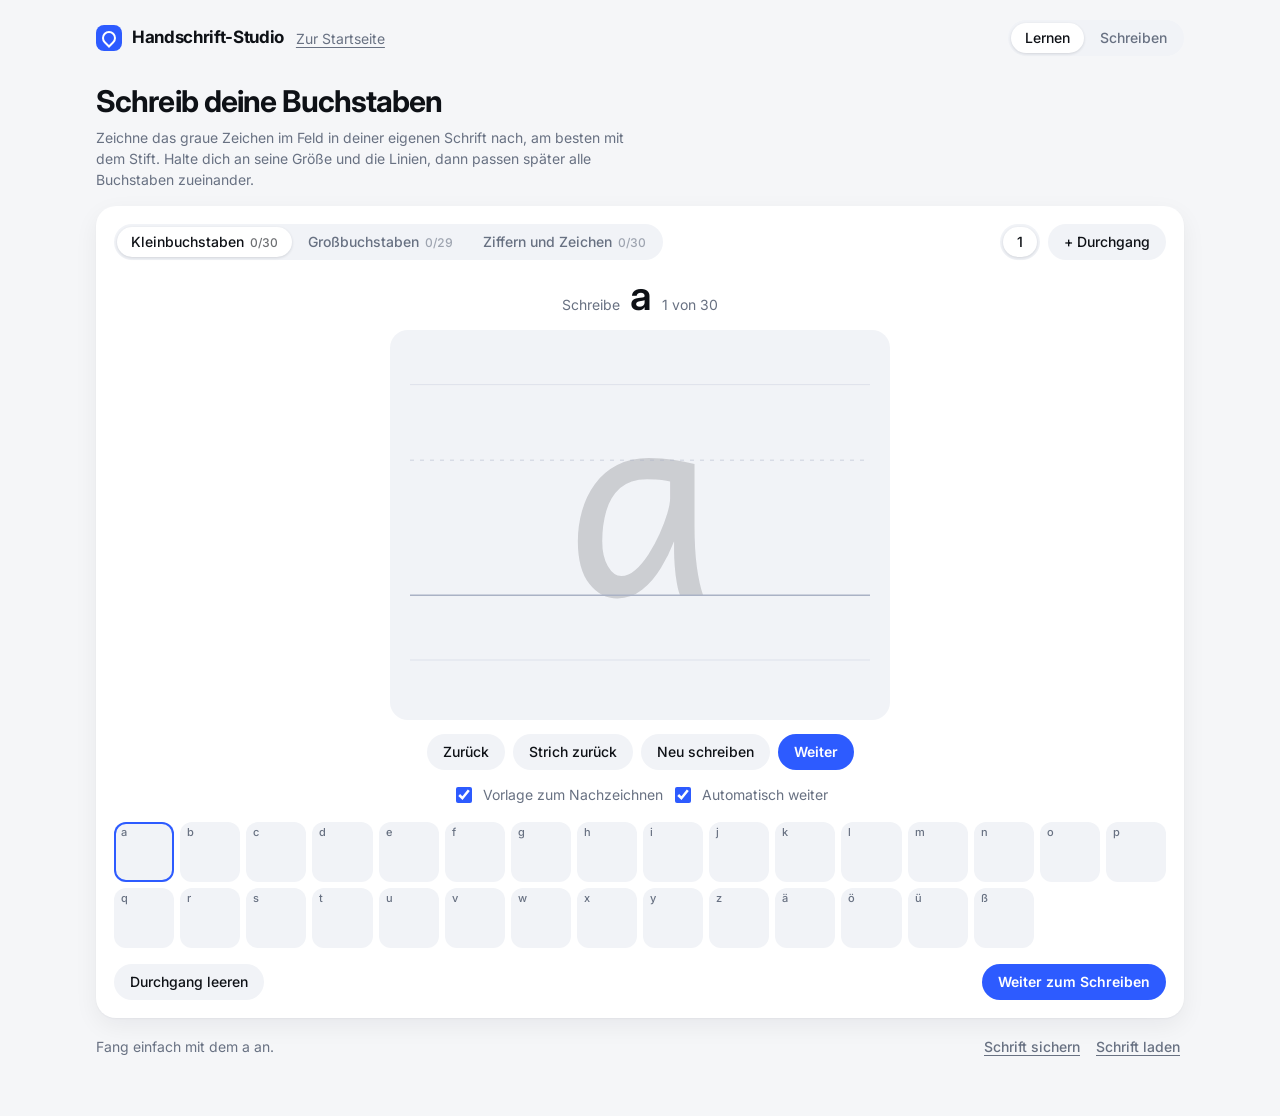
==== commit a861240e: "Handschrift-Studio: tracing guide in the writing field, fixed letter proportions Co-Authored-By: Cla" ====
--- a/handschrift.html
+++ b/handschrift.html
@@ -6,7 +6,7 @@
 <title>Handschrift-Studio</title>
 </head>
 <body>
-<link rel="stylesheet" href="https://fonts.googleapis.com/css2?family=Inter:wght@400;500;600;700&display=swap">
+<link rel="stylesheet" href="https://fonts.googleapis.com/css2?family=Andika&family=Inter:wght@400;500;600;700&display=swap">
 <style>
 /* Layout: ruhige Kopfzeile mit Umschalter, darunter wenige große Karten. Eine Akzentfarbe, viel Luft. */
 :root{
@@ -96,7 +96,7 @@
   <section id="view-learn" class="stack">
     <div class="intro">
       <h2>Schreib deine Buchstaben</h2>
-      <p class="hint">Schreib jedes Zeichen groß und in Ruhe in das Feld, am besten mit dem Stift. Die durchgezogene Linie ist die Grundlinie, die gestrichelte die Höhe der Kleinbuchstaben.</p>
+      <p class="hint">Zeichne das graue Zeichen im Feld in deiner eigenen Schrift nach, am besten mit dem Stift. Halte dich an seine Größe und die Linien, dann passen später alle Buchstaben zueinander.</p>
     </div>
     <div class="card">
       <div class="bar">
@@ -114,7 +114,10 @@
           <button id="redo">Neu schreiben</button>
           <button id="next" class="primary">Weiter</button>
         </div>
-        <label class="chk"><input type="checkbox" id="auto"> Nach dem Schreiben automatisch weiter</label>
+        <div class="bar">
+          <label class="chk"><input type="checkbox" id="guide"> Vorlage zum Nachzeichnen</label>
+          <label class="chk"><input type="checkbox" id="auto"> Automatisch weiter</label>
+        </div>
       </div>
       <div class="tiles" id="tiles"></div>
       <div class="bar">
@@ -140,7 +143,7 @@
           <div class="bar">
             <div class="inks" id="inks"></div>
             <span class="grow"></span>
-            <select id="s-paper" aria-label="Papier"><option value="lined">Liniert</option><option value="squared">Kariert</option><option value="dotted">Gepunktet</option><option value="blank">Blanko</option></select>
+            <select id="s-paper" aria-label="Papier"><option value="gn">GoodNotes-Linien</option><option value="lined">Liniert</option><option value="squared">Kariert</option><option value="dotted">Gepunktet</option><option value="blank">Blanko</option></select>
           </div>
           <label class="f">Schriftgröße <output id="o-size"></output><input type="range" id="s-size" data-k="size" min="9" max="30" step="0.5"></label>
           <label class="f">Zeilenabstand <output id="o-lh"></output><input type="range" id="s-lh" data-k="lh" min="14" max="48" step="0.5"></label>
@@ -158,13 +161,14 @@
         </div>
         <div class="card">
           <h3>Nach GoodNotes</h3>
-          <button class="primary" id="ex-png">Als verschiebbare Schrift (PNG)</button>
+          <button class="primary" id="ex-gn">GoodNotes-Datei mit beweglicher Schrift</button>
+          <p class="hint">Erzeugt ein GoodNotes-Dokument mit echten Stiftstrichen. Dort kannst du jeden Buchstaben mit dem Lasso auswählen, verschieben, umfärben oder radieren. Die Schrift kommt in Schwarz an.</p>
           <div class="bar">
-            <button id="ex-pdf">Ganze Seiten (PDF)</button>
-            <button id="ex-svg">Vektor (SVG)</button>
+            <button id="ex-pdf">PDF</button>
+            <button id="ex-png">PNG</button>
+            <button id="ex-svg">SVG</button>
           </div>
           <label class="chk"><input type="checkbox" id="s-withpaper"> Papierlinien ins PDF übernehmen</label>
-          <p class="hint">Das PNG enthält nur die Schrift ohne Hintergrund. In GoodNotes kannst du es frei verschieben und skalieren.</p>
         </div>
       </div>
       <div class="stack">
@@ -194,7 +198,7 @@
   {name:'Ziffern und Zeichen',chars:[...'0123456789.,!?:;-()"\'/+=%&@€*#']}
 ];
 const ALL=GROUPS.flatMap(g=>g.chars);
-const ASC=.16,BASE=.66,XH=.40,DESC=.9;      // Hilfslinien als Anteil der Feldhöhe
+const ASC=.14,BASE=.68;      // Hilfslinien als Anteil der Feldhöhe
 const INKS=['#1f3fae','#0d2a6b','#1b1b1f','#b3261e','#1e6b3a'];
 const DEFAULT_TEXT='# Meine Notizen\nDieser Text wurde getippt und erscheint in meiner eigenen Handschrift. Jedes Zeichen wechselt zwischen den Varianten, die ich geschrieben habe.\n\nEinkaufen: 2 Brote, 6 Eier, Milch und Kaffee!';
 
@@ -207,7 +211,7 @@
 if(!validProfile(profile))profile={v:2,rounds:[{}]};
 if(migrate(profile))store.set('hs.profile',profile);
 let moves=store.get('hs.moves',{});if(!moves||typeof moves!=='object'||Array.isArray(moves))moves={};
-let S=Object.assign({size:17,lh:28,pen:1,ls:.06,ws:.4,nat:50,ink:INKS[0],paper:'lined',withPaper:true,seed:7,fingerScroll:false,tab:'learn'},store.get('hs.settings',{}));
+let S=Object.assign({size:17,lh:28,pen:1,ls:.06,ws:.4,nat:50,ink:INKS[0],paper:'gn',withPaper:true,seed:7,fingerScroll:false,tab:'learn'},store.get('hs.settings',{}));
 function validProfile(p){return p&&Array.isArray(p.rounds)&&p.rounds.length>0&&p.rounds.every(r=>r&&typeof r==='object'&&!Array.isArray(r)&&Object.values(r).every(st=>Array.isArray(st)&&st.every(a=>Array.isArray(a)&&a.every(n=>typeof n==='number'))))}
 function smooth(pts,passes){
   for(let k=0;k<(passes||2);k++){const o=pts.map(p=>p.slice());
@@ -243,10 +247,14 @@
 for(const c of 'bdfhklß')CLS[c]='as';
 for(const c of 'ABCDEFGHIJKLMNOPQRSTUVWXYZ0123456789')CLS[c]='cp';
 for(const c of 'gpqy')CLS[c]='xd';
-for(const c of 'tiäöüÄÖÜ!?%&@€#.:')CLS[c]='lb';
+for(const c of 'tiäöü')CLS[c]='lo';
+for(const c of 'ÄÖÜ!?%&@€#')CLS[c]='hi';
+for(const c of '.:')CLS[c]='bl';
 const med=a=>{if(!a.length)return null;const s=[...a].sort((x,y)=>x-y),m=s.length>>1;return s.length%2?s[m]:(s[m-1]+s[m])/2};
+const clamp=(v,a,b)=>Math.min(b,Math.max(a,v));
 const B0=-1.3,BH=.1,NB=19;
-/* Gleicht die Zeichen an: gleiche Grundlinie, gleiche Höhe je Buchstabenart, dazu Randprofile für gleichmäßige Abstände. */
+/* Bringt alle Zeichen in feste Größenverhältnisse: gleiche Grundlinie, Kleinbuchstaben, lange Buchstaben und
+   Großbuchstaben jeweils gleich hoch, egal wie groß sie ins Feld geschrieben wurden. Dazu Randprofile für die Abstände. */
 function variants(){
   if(variantsCache)return variantsCache;
   const raw=[];
@@ -256,18 +264,18 @@
     for(const a of st)for(let i=0;i<a.length;i+=2){if(a[i]<x0)x0=a[i];if(a[i]>x1)x1=a[i];if(a[i+1]<y0)y0=a[i+1];if(a[i+1]>y1)y1=a[i+1]}
     raw.push({ch,st,x0,x1,y0,y1,c:CLS[ch]});
   }
-  const of=(cs,f)=>med(raw.filter(g=>cs.includes(g.c)).map(f));
-  const base=of(['xb','as','cp','lb'],g=>g.y1)??0;
-  const xTop=of(['xb','xd'],g=>g.y0)??base-.52;
-  const capTop=of(['as','cp'],g=>g.y0)??base-1;
-  const hs={};for(const c of ['xb','as','cp','xd'])hs[c]=of([c],g=>g.y1-g.y0);
-  const G=Math.min(1.8,Math.max(.6,1/Math.max(.2,base-capTop)));
+  const m={};for(const c of ['xb','as','cp','xd','lo','hi'])m[c]=med(raw.filter(g=>g.c===c).map(g=>g.y1-g.y0));
+  const em=Math.max(.15,m.as||m.cp||(m.xb?m.xb/.62:1));
+  const ratio=(c,lo,hi,d)=>m[c]?clamp(m[c]/em,lo,hi):d;
+  const T={as:1,xb:ratio('xb',.5,.72,.62),cp:ratio('cp',.9,1.05,.95),lo:ratio('lo',.75,1,.88),hi:ratio('hi',.95,1.25,1.05)};
+  T.xd=T.xb*(m.xd&&m.xb?clamp(m.xd/m.xb,1.35,1.9):1.6);
+  const base=med(raw.filter(g=>g.c&&g.c!=='xd').map(g=>g.y1))??0,G=1/em;
   const V={};
   for(const g of raw){
     const h=g.y1-g.y0;let s=1,ay=base,ty=0;
-    if(hs[g.c]&&h>.15){s=Math.min(1.4,Math.max(.7,hs[g.c]/h));s=1+.85*(s-1)}
-    if(g.c==='xd'){ay=g.y0;ty=xTop-base}else if(g.c){ay=g.y1}
-    const k=s*G,st=g.st.map(a=>a.map((n,i)=>i%2?(n-ay)*k+ty*G:(n-g.x0)*k));
+    if(T[g.c]&&h>.08*em){s=clamp(T[g.c]*em/h,.4,2.5);s=1+.9*(s-1)}
+    if(g.c==='xd'){ay=g.y0;ty=-T.xb}else if(g.c){ay=g.y1}
+    const k=s*G,st=g.st.map(a=>a.map((n,i)=>i%2?(n-ay)*k+ty:(n-g.x0)*k));
     const L=new Array(NB).fill(null),Rt=new Array(NB).fill(null);
     const put=(x,y)=>{const b=Math.floor((y-B0)/BH);if(b<0||b>=NB)return;if(L[b]===null||x<L[b])L[b]=x;if(Rt[b]===null||x>Rt[b])Rt[b]=x};
     for(const a of st){put(a[0],a[1]);for(let i=2;i<a.length;i+=2){const dx=a[i]-a[i-2],dy=a[i+1]-a[i-1],n=Math.max(1,Math.ceil(Math.hypot(dx,dy)/.03));for(let t=1;t<=n;t++)put(a[i-2]+dx*t/n,a[i-1]+dy*t/n)}}
@@ -335,12 +343,18 @@
   geo={w,h,dpr};pad.style.width=w+'px';pad.style.height=h+'px';pad.width=Math.round(w*dpr);pad.height=Math.round(h*dpr);
   drawPad();
 }
+const GUIDE_FONT='"Andika","Inter",system-ui,sans-serif';
 function drawPad(){
   const {w,h,dpr}=geo,c=pctx,em=(BASE-ASC)*h;
   c.setTransform(dpr,0,0,dpr,0,0);c.clearRect(0,0,w,h);
+  // Vorlage vermessen: Die Hilfslinien richten sich nach der Vorlagenschrift, damit alle Zeichen im richtigen Größenverhältnis stehen.
+  c.font='400 100px '+GUIDE_FONT;c.textAlign='center';c.textBaseline='alphabetic';
+  const asc=c.measureText('l').actualBoundingBoxAscent||74,xh=(c.measureText('x').actualBoundingBoxAscent||50)/asc,dsc=(c.measureText('p').actualBoundingBoxDescent||22)/asc;
+  const yx=BASE*h-xh*em,yd=BASE*h+dsc*em;
+  if(S.guide!==false){c.font=`400 ${100*em/asc}px ${GUIDE_FONT}`;c.fillStyle=css('--fg');c.globalAlpha=.16;c.fillText(curChar(),w/2,BASE*h);c.globalAlpha=1}
   c.strokeStyle=css('--line-strong');c.lineWidth=1;c.globalAlpha=.5;
-  c.setLineDash([4,6]);c.beginPath();c.moveTo(20,XH*h);c.lineTo(w-20,XH*h);c.stroke();c.setLineDash([]);
-  c.beginPath();c.moveTo(20,ASC*h);c.lineTo(w-20,ASC*h);c.moveTo(20,DESC*h);c.lineTo(w-20,DESC*h);c.globalAlpha=.25;c.stroke();
+  c.setLineDash([4,6]);c.beginPath();c.moveTo(20,yx);c.lineTo(w-20,yx);c.stroke();c.setLineDash([]);
+  c.beginPath();c.moveTo(20,ASC*h);c.lineTo(w-20,ASC*h);c.moveTo(20,yd);c.lineTo(w-20,yd);c.globalAlpha=.25;c.stroke();
   c.globalAlpha=1;c.lineWidth=1.5;c.beginPath();c.moveTo(20,BASE*h);c.lineTo(w-20,BASE*h);c.stroke();
   const st=(profile.rounds[curRound]||{})[curChar()];
   if(st){c.strokeStyle=css('--fg');drawInk(c,st.map(a=>({w:w/75,p:a.map((n,k)=>k%2?BASE*h+n*em:n*em)})),1.5)}
@@ -415,6 +429,8 @@
 $('#undo').onclick=()=>{clearTimeout(autoT);const r=profile.rounds[curRound],c=curChar();if(r[c]){r[c].pop();if(!r[c].length)delete r[c];saveProfile();drawPad()}};
 $('#redo').onclick=()=>{clearTimeout(autoT);const r=profile.rounds[curRound];if(r[curChar()]){delete r[curChar()];saveProfile();drawPad()}};
 $('#auto').checked=S.auto!==false;S.auto=$('#auto').checked;
+$('#guide').checked=S.guide!==false;$('#guide').onchange=e=>{S.guide=e.target.checked;saveSettings();drawPad()};
+if(document.fonts&&document.fonts.load)document.fonts.load('400 100px Andika').then(()=>{if(S.tab==='learn')drawPad()}).catch(()=>{});
 $('#auto').onchange=e=>{S.auto=e.target.checked;clearTimeout(autoT);saveSettings()};
 $('#add-round').onclick=()=>{profile.rounds.push({});curRound=profile.rounds.length-1;curGroup=0;curIdx=0;saveProfile();drawPad();toast('Neuer Durchgang: Schreib die Zeichen noch einmal.')};
 let armed=0;
@@ -432,8 +448,9 @@
 function rng(seed){let a=seed>>>0;return()=>{a|=0;a=a+0x6D2B79F5|0;let t=Math.imul(a^a>>>15,1|a);t=t+Math.imul(t^t>>>7,61|t)^t;return((t^t>>>14)>>>0)/4294967296}}
 function compose(text){
   const V=variants(),R=rng(S.seed*7919+13),nat=S.nat/100,missing=new Set(),pages=[[]],glyphs=[];
-  let page=pages[0],base=MT+S.lh,x=ML,slope=0,walk=0,chars=0;const last={};
-  const newLine=()=>{base+=S.lh;x=ML;slope=(R()-.5)*.004*nat;if(base>PH-MB){page=[];pages.push(page);base=MT+S.lh}};
+  const LH=S.paper==='gn'?25:S.lh,TOP=S.paper==='gn'?25:MT;
+  let page=pages[0],base=TOP+LH,x=ML,slope=0,walk=0,chars=0;const last={};
+  const newLine=()=>{base+=LH;x=ML;slope=(R()-.5)*.004*nat;if(base>PH-MB){page=[];pages.push(page);base=TOP+LH}};
   slope=(R()-.5)*.004*nat;
   const lines=[...text].map(c=>MAP[c]!==undefined?MAP[c]:c).join('').split('\n');
   for(let raw of lines){
@@ -474,6 +491,7 @@
 }
 function paperLines(){
   const L=[],D=[];if(S.paper==='blank')return{L,D};
+  if(S.paper==='gn'){for(let y=50;y<=825;y+=25)L.push([0,y,PW,y]);return{L,D}}
   if(S.paper==='lined'){for(let y=MT+S.lh;y<PH-20;y+=S.lh)L.push([0,y,PW,y])}
   else{const g=S.lh/2,y0=(MT%g),x0=(ML%g);
     if(S.paper==='squared'){for(let y=y0;y<PH;y+=g)L.push([0,y,PW,y]);for(let x=x0;x<PW;x+=g)L.push([x,0,x,PH])}
@@ -556,7 +574,7 @@
 ta.addEventListener('input',()=>{store.set('hs.text',ta.value);scheduleRender()});
 
 /* ---------- Export ---------- */
-const MIME={png:'image/png',pdf:'application/pdf',svg:'image/svg+xml',zip:'application/zip',json:'application/json'};
+const MIME={png:'image/png',pdf:'application/pdf',svg:'image/svg+xml',zip:'application/zip',json:'application/json',goodnotes:'application/octet-stream'};
 async function save(filename,data){
   const ext=filename.split('.').pop(),blob=new Blob([data],{type:MIME[ext]||'application/octet-stream'});
   // Auf iPad und Handy das Teilen-Menü nutzen, damit die Datei direkt an GoodNotes gehen kann
@@ -656,6 +674,68 @@
   r.readAsText(f);e.target.value='';
 };
 
+const GN_T={"ev": "[base64]/[base64]/DywwNR9iqnRKvkeUJaJEJFMDJGRjc1LTNBNUMtNDJDQS04QkQ5LTk1MDQxOEVEOEFDQWjuhYrFoIKTiC5wjdOfmb4yeBiKAToKLhIsChQN3t1dPxXe3V0/Hd7dXT8lAACAPxIUDQAAgD8VAACAPx0AAIA/[base64]", "pdf": "JVBERi0xLjMKJcTl8uXrp/Og0MTGCjMgMCBvYmoKPDwgL0ZpbHRlciAvRmxhdGVEZWNvZGUgL0xlbmd0aCAyNzIgPj4Kc3RyZWFtCngBTZNLjoMwEET3nKIvMIx/bZs1J4g4AtJoFmQRsZjrT1fjkBJS8CuVn9tCeclDXvK9nlH2U6I/5y5BeolzX+Qpuuic+puPNwc5rIXfX/[base64]/[base64]/IIEwnRYAYA0oVgU7uvBXBITy8T3AhgQAQ5YAcDhZmYER/hEAtT8vT2ZmahIxrP27i6AZLvbLL9QJnPW/3+RIjdDJAYACkXVNjx+JhflApRTs8UZMv8EyvSVKTKGMTIWoQmirCLjxK9s9qfmK7vJmJcm5KEaWc4ZvDSejLtQ3pol4aOMBKFcmCXgZ6N8B2W9VEmaAOX3KNPT+JxMADAUmV/M5yahbIkyRRQZ7onyAgAIlMQ5vHIOi/k5aJ4AeKZn5IoEiUliphHXmGnl6Mhm+vGzU/liMSuUw03hiHhMz/S0DI4wF4Cvb5ZFASVZbZloke2tHO3tWdbmaPm/2d8eflP9Pch6+1XxJuzPnkGMnlnfbOysL70WAPYkWpsds76VVQC0bQZA5eGsT+8gAPIFALTenPMehmxeksTiDCcLi+zsbHMBn2suK+g3+5+Cb8q/hjn3mcvu+1Y7phc/gSNJFTNlReWmp6ZLRMzMDA6Xz2T99xD/48A5ac3Jwyycn8AX8YXoVVHolAmEiWi7hTyBWJAuZAqEf9Xhfxg2JwcZfp1rFGh1XwB9hTlQuEkHyG89AEMjAyRuP3oCfetbEDEKyL68aK2Rr3OPMnr+5/[base64]/QF9hBGYAtNhDdgAtoDZsDscCEfCy+BEeBWcBxfA2+FKuBY+DrfCF+Eb8AAshV/CkwhAyAgD0UZYCBvxREKQWCQBESFrkSKkAqlFmpAOpBu5jUiRceQDBoehYZgYFsYZ44dZjOFiVmHWYkow1ZhjmFZMF+Y2ZhAzgfmCpWLVsaZYJ6w/dgk2EZuNLcRWYI9gW7CXsQPYYew7HA7HwBniHHB+uBhcMm41rgS3D9eMu4Drww3hJvF4vCreFO+CD8Fz8GJ8Ib4Kfxx/Ht+PH8a/[base64]/Sv6m/LgCUcFAwVOBo7BWoUbhtMI9hUlFmqKVYohimmKJYoPiNcVRJbySgZK3Ek+pQOmw0iWlIRpC06V50ri0TbQ62mXaMB1HN6T705PpxfQf6L30CWUlZVvlKOUc5Rrls8pSBsIwYPgzUhmljJOMu4yP8zTmuc/jz9s2r2le/7wplfkqbip8lSKVZpUBlY+qTFVv1RTVnaptqk/UMGomamFq2Wr71S6rjc+nz3eez51fNP/k/IfqsLqJerj6avXD6j3qkxqaGr4aGRpVGpc0xjUZmm6ayZrlmuc0x7RoWgu1BFrlWue1XjCVme7MVGYls4s5oa2u7act0T6k3as9rWOos1hno06zzhNdki5bN0G3XLdTd0JPSy9YL1+vUe+hPlGfrZ+kv0e/W3/[base64]/YO9iL7JvsxBz2HeIe9DvfYdHYou4R91RHr6OG4zvGM4wcneyex00mn351ZzinODc6jCwwX8BfULRhy0XHhuBxykS5kLoxfeHCh1FXbleNa6/rMTdeN53bEbcTd2D3Z/bj7Kw9LD5FHi8eUp5PnGs8LXoiXr1eRV6+3kvdi72rvpz46Pok+jT4Tvna+q30v+GH9Av12+t3z1/Dn+tf7TwQ4BKwJ6AqkBEYEVgc+CzIJEgV1BMPBAcG7gh8v0l8kXNQWAkL8Q3aFPAk1DF0V+nMYLiw0rCbsebhVeH54dwQtYkVEQ8S7SI/I0shHi40WSxZ3RslHxUXVR01Fe0WXRUuXWCxZs+RGjFqMIKY9Fh8bFXskdnKp99LdS4fj7OIK4+4uM1yWs+zacrXlqcvPrpBfwVlxKh4bHx3fEP+JE8Kp5Uyu9F+5d+UE15O7h/uS58Yr543xXfhl/JEEl4SyhNFEl8RdiWNJrkkVSeMCT0G14HWyX/KB5KmUkJSjKTOp0anNaYS0+LTTQiVhirArXTM9J70vwzSjMEO6ymnV7lUTokDRkUwoc1lmu5iO/kz1SIwkmyWDWQuzarLeZ0dln8pRzBHm9OSa5G7LHcnzyft+NWY1d3Vnvnb+hvzBNe5rDq2F1q5c27lOd13BuuH1vuuPbSBtSNnwy0bLjWUb326K3tRRoFGwvmBos+/[base64]/RO1I8ZHPR4VHpcfCj3XVO9TXN6g3lDbCjZLGseNxx2/94PVDexOr6VAzo7n4BDghOfHix/gf754MPNl5in2q6Sf9n/a20FqKWqHW3NaJtqQ2aXtMe9/pgNOdHc4dLT+b/3z0jPaZmrPKZ0vPkc4VnJs5n3d+8kLGhfGLiReHOld0Prq05NKdrrCu3suBl69e8blyqdu9+/xVl6tnrjldO32dfb3thv2N1h67npZf7H5p6bXvbb3pcLP9luOtjr4Ffef6Xfsv3va6feWO/50bA4sG+u4uvnv/Xtw96X3e/dEHqQ9eP8x6OP1o/WPs46InCk8qnqo/rf3V+Ndmqb307KDXYM+ziGePhrhDL/+V+a9PwwXPqc8rRrRG6ketR8+M+YzderH0xfDLjJfT44W/Kf6295XRq59+d/u9Z2LJxPBr0euZP0reqL45+tb2bedk6OTTd2nvpqeK3qu+P/aB/aH7Y/THkensT/[base64]", "ids": ["30309A19-B397-4A26-BBF9-86F31DDC5FEA", "F8BF2086-A3F8-4993-9947-3ACB60E2DE81", "20ECDD30-173A-44DF-8F09-6D766C15651C", "0F7723BC-A764-43FD-A301-29BFE40346F5", "71B5C321-B112-4DBF-B695-3175B0B80386", "6666DF72-EBD9-42D3-A685-FCCF902398DD", "3B3592B6-0E24-4AA0-9A8A-3D0143275C44", "BE02FF75-3A5C-42CA-8BD9-950418ED8ACA", "3B3592B6-0E24-4AA0-9A8A-3D0143275C45", "E6BE2E85-B0A5-40B6-BC49-55B2E6804D61", "C4A48EE8-75E6-4804-8860-1658671D6EEC", "B9519405-BCA8-4EBE-9D64-00BC0CBAE8F8", "68B5E774-AABB-491C-93AB-C3C5C53811B4", "CCC068A1-506B-44AE-8AB2-5430510FE829", "2E34B6B0-9626-468E-B792-607B51B03300", "F9E7BCF4-C8CD-432C-B17D-9A6B4CA99D59"], "att": "20ECDD30-173A-44DF-8F09-6D766C15651C", "note": "3B3592B6-0E24-4AA0-9A8A-3D0143275C45", "layer": "3B3592B6-0E24-4AA0-9A8A-3D0143275C44"};
+/* ---------- GoodNotes-Export: echte Stiftstriche in einer .goodnotes-Datei ---------- */
+const GN_K=1091.3466796875/PW;
+function gnB64(s){const b=atob(s),u=new Uint8Array(b.length);for(let i=0;i<b.length;i++)u[i]=b.charCodeAt(i);return u}
+function gnUuid(){const h=[...crypto.getRandomValues(new Uint8Array(16))].map(b=>b.toString(16).padStart(2,'0')).join('').toUpperCase();return `${h.slice(0,8)}-${h.slice(8,12)}-4${h.slice(13,16)}-${'89AB'[parseInt(h[16],16)&3]}${h.slice(17,20)}-${h.slice(20)}`}
+function gnVar(n,o){while(n>127){o.push((n%128)|128);n=Math.floor(n/128)}o.push(n)}
+function gnF32(v,o){const u=new Uint8Array(new Float32Array([v]).buffer);o.push(u[0],u[1],u[2],u[3])}
+function gnStr(s,o){for(let i=0;i<s.length;i++)o.push(s.charCodeAt(i))}
+const GN_BLOB=[0x62,0x76,0x34,0x31,0x3e,0,0,0,0x33,0,0,0,0xf3,0x06,0x74,0x70,0x6c,0,0x3e,0,0,0,0x76,0x75,0x41,0x28,0x76,0x29,0x41,0x28,0x53,0x28,0x75,0x75,0x29,0x08,0,0,0x0a,0,0xd7,0x76,0x41,0x28,0x66,0x29,0,0x02,0,0,0,0,0,0,0x01,0,0x60,0x01,0,0,0,0,0,0x62,0x76,0x34,0x24];
+const GN_REPLICA=[0xee,0x85,0x8a,0xc5,0xa0,0x82,0x93,0x88,0x2e];
+/* Ein Strich = zwei Datensätze: Kopf (ID, Zähler) und Inhalt (Stärke, Punkte). */
+function gnStroke(out,id,rnd,seq,ts,width,pts){
+  const clock=[0x08,0x02,0x10];gnVar(rnd,clock);
+  const h=[0x0a,36];gnStr(id,h);h.push(0x12,clock.length,...clock,0x40,...GN_REPLICA,0x48);gnVar(seq,h);h.push(0x70,0x85,0x2a,0x80,0x01,0x18);
+  gnVar(h.length,out);for(const b of h)out.push(b);
+  const P=[];for(let i=0;i<pts.length;i+=2){P.push(0x0a,10,0x0d);gnF32(pts[i],P);P.push(0x15);gnF32(pts[i+1],P)}
+  const G=[0x0a];gnVar(P.length,G);for(const b of P)G.push(b);G.push(0x2a,0x02,0x10,0x01,0x7d);gnF32(width,G);
+  const blob=GN_BLOB.slice();const wb=[];gnF32(width,wb);blob.splice(49,4,...wb);
+  const t=[0x10];gnVar(ts,t);
+  const m=[0x0a,36];gnStr(id,m);m.push(0x12,blob.length,...blob,0x22,0x05,0x25,0,0,0x80,0x3f,0x32,0,0x3a,t.length+2,0x0a,t.length,...t,0x4a);
+  gnVar(G.length,m);for(const b of G)m.push(b);m.push(0x7a,clock.length,...clock,0xa2,0x01,0,0xa8,0x01,0x18);
+  const r=[0x3a];gnVar(m.length,r);gnVar(r.length+m.length,out);for(const b of r)out.push(b);for(const b of m)out.push(b);
+}
+function gnNotes(strokes){
+  const out=[],ts=Math.floor(Date.now()/1000);let seq=6801200;
+  for(const s of strokes){
+    const d=spline(s.p,.45),pts=new Array(d.length);for(let i=0;i<d.length;i++)pts[i]=d[i]*GN_K;
+    if(pts.length===2)pts.push(pts[0]+.3,pts[1]);
+    gnStroke(out,gnUuid(),Math.floor(Math.random()*4294967295)+1,seq++,ts,Math.max(.6,s.w*GN_K),pts);
+  }
+  return new Uint8Array(out);
+}
+function gnDocument(strokes,thumb){
+  let ev=gnB64(GN_T.ev);const map={};
+  const nb=gnUuid().slice(0,35);map[GN_T.layer]=nb+'4';map[GN_T.note]=nb+'5';
+  for(const id of GN_T.ids)if(!map[id])map[id]=gnUuid();
+  let s='';for(let i=0;i<ev.length;i++)s+=String.fromCharCode(ev[i]);
+  for(const id in map)s=s.split(id).join(map[id]);
+  s=s.replace('Unbenannt (Entwurf)','Handschrift-Entwurf');
+  ev=new Uint8Array(s.length);for(let i=0;i<s.length;i++)ev[i]=s.charCodeAt(i);
+  const idx=(id,dir,extra)=>{const p=dir+'/'+id,o=[0x0a,36];gnStr(id,o);o.push(0x12,p.length);gnStr(p,o);if(extra)o.push(...extra);return new Uint8Array([o.length,...o])};
+  const att=map[GN_T.att],note=map[GN_T.note],e=new Uint8Array(0);
+  return zip([
+    {name:'attachments/'+att,data:gnB64(GN_T.pdf)},{name:'document.info.pb',data:e},
+    {name:'index.attachments.pb',data:idx(att,'attachments')},{name:'index.events.pb',data:ev},
+    {name:'index.notes.pb',data:idx(note,'notes')},{name:'index.search.pb',data:idx(att,'search',[0x18,0x01])},
+    {name:'notes/'+note,data:gnNotes(strokes)},{name:'schema.pb',data:new Uint8Array([0x08,0x18])},
+    {name:'search/'+att,data:new Uint8Array([0x04,0x10,0x01,0x1a,0x00])},{name:'thumbnail.jpg',data:thumb}]);
+}
+$('#ex-gn').onclick=async()=>{
+  if(S.paper!=='gn'){S.paper='gn';$('#s-paper').value='gn';saveSettings();renderPreview();toast('Papier auf GoodNotes-Linien umgestellt, damit die Schrift auf den Linien sitzt.')}
+  if(!ready())return;const files=[];
+  for(let i=0;i<composed.pages.length;i++){const pg=composed.pages[i];if(!pg.length)continue;
+    const cv=document.createElement('canvas');cv.width=596;cv.height=842;const c=cv.getContext('2d');c.fillStyle='#fff';c.fillRect(0,0,596,842);c.setTransform(596/PW,0,0,842/PH,0,0);
+    const ink=S.ink;S.ink='#111111';paintPage(c,pg,true);S.ink=ink;
+    const th=await new Promise(r=>cv.toBlob(r,'image/jpeg',.8));
+    const doc=gnDocument(pg,new Uint8Array(await th.arrayBuffer()));
+    files.push({name:composed.pages.length>1?`handschrift-seite-${i+1}.goodnotes`:'handschrift.goodnotes',data:new Uint8Array(await doc.arrayBuffer())});}
+  const direct=!(window.claude&&window.claude.use);
+  if(direct&&files.length===1)save(files[0].name,files[0].data);else save('handschrift-goodnotes.zip',zip(files));
+};
+
 /* ---------- Bereiche ---------- */
 function showTab(t){
   S.tab=t;saveSettings();
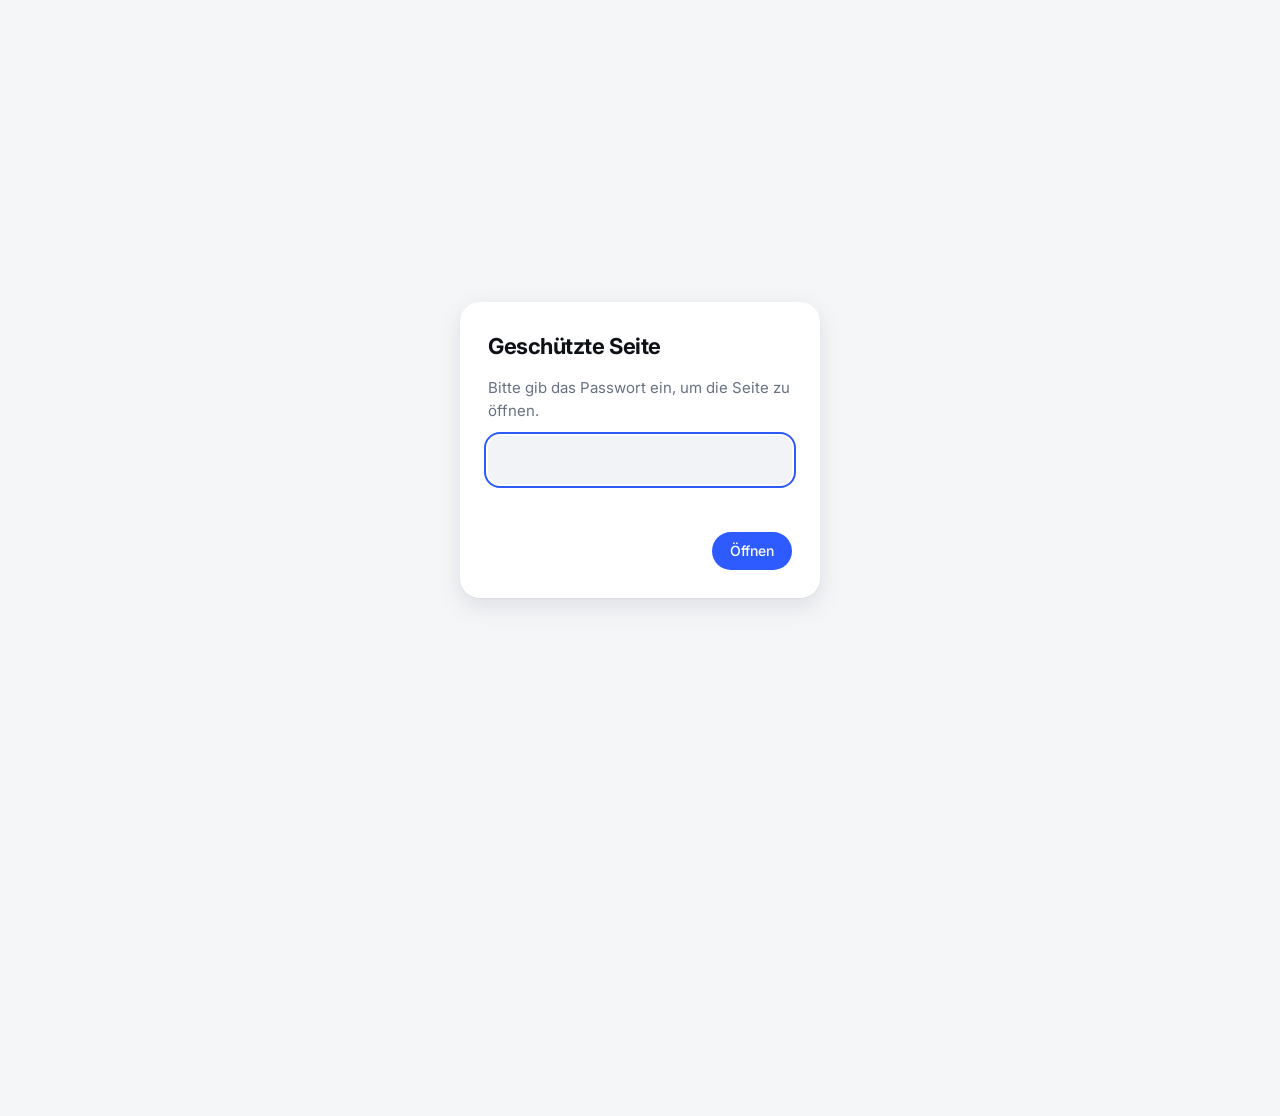
==== commit b2d71990: "Add password gate on all pages, admin login and statistics page Co-Authored-By: Claude Fable 5.2 <no" ====
--- a/handschrift.html
+++ b/handschrift.html
@@ -2,6 +2,7 @@
 <html lang="de">
 <head>
 <meta charset="UTF-8">
+    <script src="site.js?v=1"></script>
 <meta name="viewport" content="width=device-width, initial-scale=1.0, viewport-fit=cover">
 <title>Handschrift-Studio</title>
 </head>
@@ -273,8 +274,8 @@
   const V={};
   for(const g of raw){
     const h=g.y1-g.y0;let s=1,ay=base,ty=0;
-    if(T[g.c]&&h>.08*em){s=clamp(T[g.c]*em/h,.4,2.5);s=1+.9*(s-1)}
-    if(g.c==='xd'){ay=g.y0;ty=-T.xb}else if(g.c){ay=g.y1}
+    if(T[g.c]&&h>.08*em){s=clamp(T[g.c]*em/h,.4,2.5);s=1+.75*(s-1)}
+    if(g.c==='xd'){ay=g.y0;ty=-T.xb}else if(g.c){ay=g.y1;ty=clamp((g.y1-base)/em,-.15,.15)*.6}
     const k=s*G,st=g.st.map(a=>a.map((n,i)=>i%2?(n-ay)*k+ty:(n-g.x0)*k));
     const L=new Array(NB).fill(null),Rt=new Array(NB).fill(null);
     const put=(x,y)=>{const b=Math.floor((y-B0)/BH);if(b<0||b>=NB)return;if(L[b]===null||x<L[b])L[b]=x;if(Rt[b]===null||x>Rt[b])Rt[b]=x};
@@ -469,9 +470,9 @@
       for(const it of gl){
         if(x>ML&&x+it.adv*E>maxX)newLine();
         if(it.g){
-          const rot=(R()-.5)*.03*nat,sc=1+(R()-.5)*.03*nat,cs=Math.cos(rot),sn=Math.sin(rot),cx=it.g.w/2;
-          walk=walk*.85+(R()-.5)*.018*nat;
-          const by=base+walk*E+slope*(x-ML),w=S.pen*(scale>1?1.25:1)*(1+(R()-.5)*.1*nat);
+          const rot=(R()-.5)*.2*nat,sc=1+(R()-.5)*.28*nat,cs=Math.cos(rot),sn=Math.sin(rot),cx=it.g.w/2;
+          walk=walk*.8+(R()-.5)*.12*nat;
+          const by=base+(walk+(R()-.5)*.2*nat)*E+slope*(x-ML),w=S.pen*(scale>1?1.25:1)*(1+(R()-.5)*.1*nat);
           const m=moves[chars],on=m&&m.c===it.c,ox=on?m.x:0,oy=on?m.y:0;let bx0=1e9,by0=1e9,bx1=-1e9,by1=-1e9;
           for(const a of it.g.s){const p=new Array(a.length);
             for(let i=0;i<a.length;i+=2){const dx=a[i]-cx,dy=a[i+1],X=ox+x+(cx+dx*cs-dy*sn)*E*sc,Y=oy+by+(dx*sn+dy*cs)*E*sc;p[i]=X;p[i+1]=Y;if(X<bx0)bx0=X;if(X>bx1)bx1=X;if(Y<by0)by0=Y;if(Y>by1)by1=Y}
